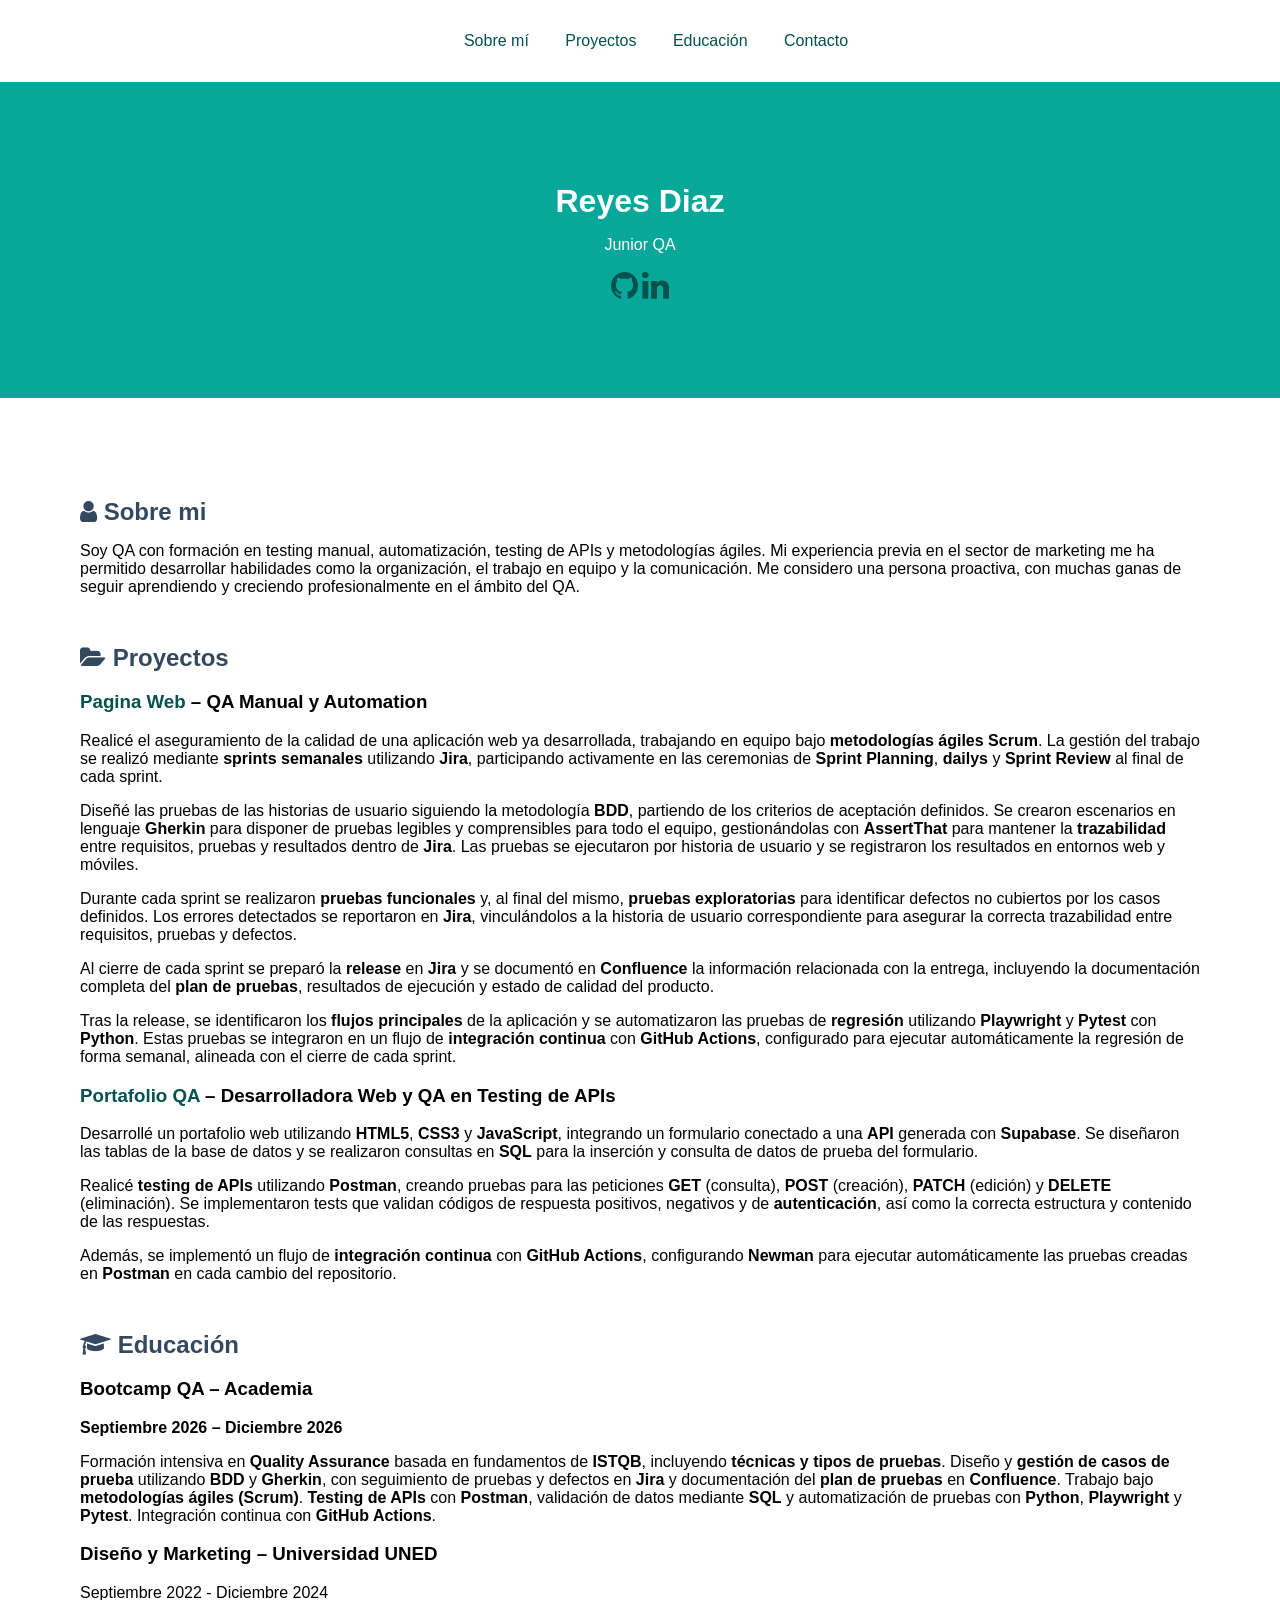
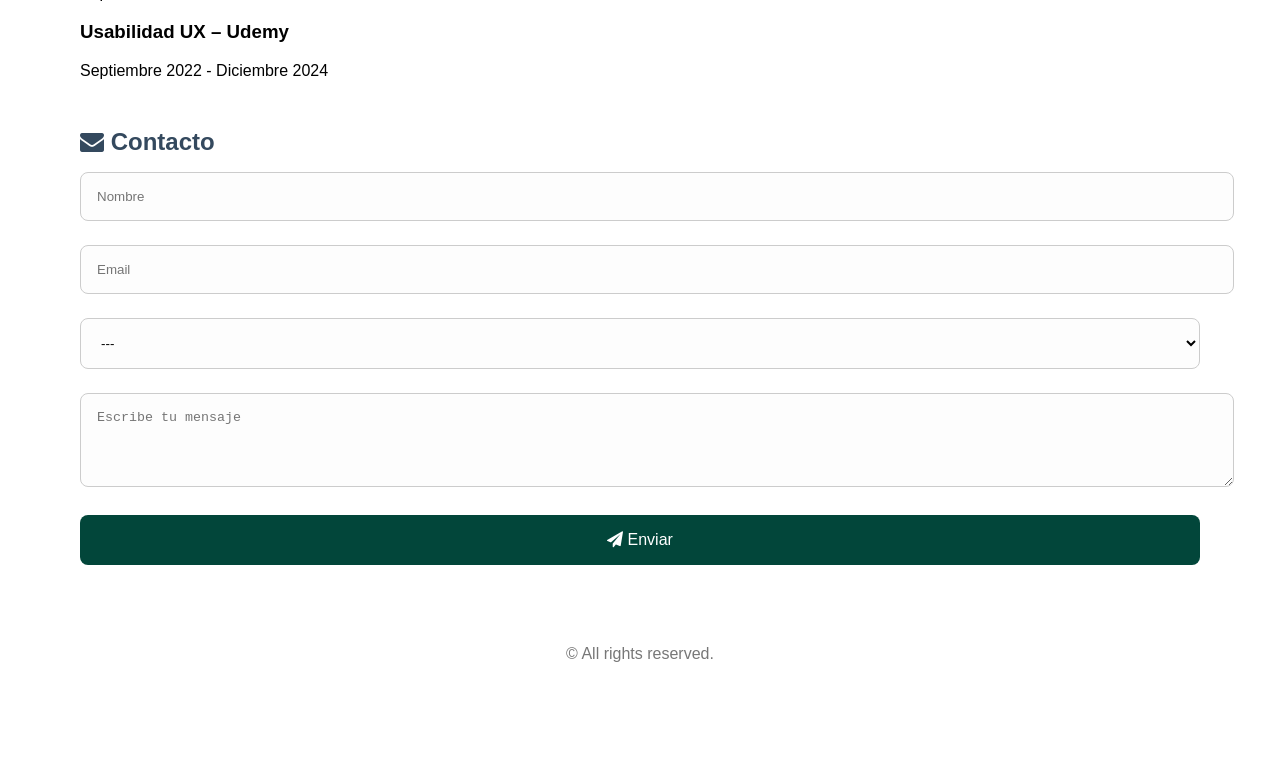
==== index.html @ 722f2293 "Initial commit" ====
<!DOCTYPE html>
<html lang="es">

<head>
  <meta charset="UTF-8" />
  <meta name="viewport" content="width=device-width, initial-scale=1.0" />
  <meta name="description" content="Portfolio Reyes Cuesta QA" />
  <meta name="author" content="Reyes Cuesta" />
  <title>Reyes Cuesta - Portfolio</title>
  <link href="style.css" rel="stylesheet" />
  <!-- Importar Font Awesome para los iconos -->
  <link rel="stylesheet" href="https://cdnjs.cloudflare.com/ajax/libs/font-awesome/4.7.0/css/font-awesome.min.css" />
</head>

<body>
        <!-- Menú de navegación -->
  <nav>
      <ul>
        <li><a id="menusobremi" href="#sobremi">Sobre mí</a></li>
        <li><a id="menuproyectos" href="#proyectos">Proyectos</a></li>
        <li><a id="menueducacion" href="#educacion">Educación</a></li>
        <li><a id="menucontacto" href="#contacto">Contacto</a></li>
      </ul>
    </nav>
  <header>
    <h1 id="minombre">Reyes Diaz</h1>
    <p id="titulo">Junior QA</p>
    <p>
      <a id="linkgithub" href="https://github.com/Bootcamp-QA/" title="GitHub"
        class="fa fa-github fa-2x" aria-label="GitHub"></a>
      <a id="linklinkedin" href="https://www.linkedin.com/in/reyescuesta" title="LinkedIn"
        class="fa fa-linkedin fa-2x" aria-label="LinkedIn"></a>
    </p>
  </header>
  <main>
    <section id="sobremi">
      <h2 id="titulosobremi">
        <i class="fa fa-user"></i> Sobre mi
      </h2>
<p>
  Soy QA con formación en testing manual, automatización, testing de APIs y
  metodologías ágiles. Mi experiencia previa en el sector de marketing me ha permitido
  desarrollar habilidades como la organización, el trabajo en equipo y la comunicación.
  Me considero una persona proactiva, con muchas ganas de seguir aprendiendo y creciendo
  profesionalmente en el ámbito del QA.
</p>

    </section>

    <section id="proyectos">
      <h2 id="tituloproyectos">
        <i class="fa fa-folder-open"></i> Proyectos
      </h2>

      <h3>
        <a id="linkproyectoapi" href="https://yourwebsite.com" target="_blank">Pagina Web</a>
        – QA Manual y Automation
      </h3>
      <p>
  Realicé el aseguramiento de la calidad de una aplicación web ya desarrollada,
  trabajando en equipo bajo <strong>metodologías ágiles Scrum</strong>. La gestión del
  trabajo se realizó mediante <strong>sprints semanales</strong> utilizando
  <strong>Jira</strong>, participando activamente en las ceremonias de
  <strong>Sprint Planning</strong>, <strong>dailys</strong> y <strong>Sprint Review</strong>
  al final de cada sprint.
</p>

<p>
  Diseñé las pruebas de las historias de usuario siguiendo la metodología
  <strong>BDD</strong>, partiendo de los criterios de aceptación definidos. Se crearon
  escenarios en lenguaje <strong>Gherkin</strong> para disponer de pruebas legibles y
  comprensibles para todo el equipo, gestionándolas con <strong>AssertThat</strong> para
  mantener la <strong>trazabilidad</strong> entre requisitos, pruebas y resultados dentro
  de <strong>Jira</strong>. Las pruebas se ejecutaron por historia de usuario y se
  registraron los resultados en entornos web y móviles.
</p>

<p>
  Durante cada sprint se realizaron <strong>pruebas funcionales</strong> y, al final del
  mismo, <strong>pruebas exploratorias</strong> para identificar defectos no cubiertos por
  los casos definidos. Los errores detectados se reportaron en <strong>Jira</strong>,
  vinculándolos a la historia de usuario correspondiente para asegurar la correcta
  trazabilidad entre requisitos, pruebas y defectos.
</p>

<p>
  Al cierre de cada sprint se preparó la <strong>release</strong> en <strong>Jira</strong>
  y se documentó en <strong>Confluence</strong> la información relacionada con la entrega,
  incluyendo la documentación completa del <strong>plan de pruebas</strong>, resultados
  de ejecución y estado de calidad del producto.
</p>

<p>
  Tras la release, se identificaron los <strong>flujos principales</strong> de la
  aplicación y se automatizaron las pruebas de <strong>regresión</strong> utilizando
  <strong>Playwright</strong> y <strong>Pytest</strong> con <strong>Python</strong>. Estas
  pruebas se integraron en un flujo de <strong>integración continua</strong> con
  <strong>GitHub Actions</strong>, configurado para ejecutar automáticamente la regresión
  de forma semanal, alineada con el cierre de cada sprint.
</p>
      <h3>
        <a id="linkproyectoportafolio" href="https://yourwebsite.com">Portafolio QA</a>
        – Desarrolladora Web y QA en Testing de APIs
      </h3>
     <p>
  Desarrollé un portafolio web utilizando <strong>HTML5</strong>, <strong>CSS3</strong> y
  <strong>JavaScript</strong>, integrando un formulario conectado a una
  <strong>API</strong> generada con <strong>Supabase</strong>. Se diseñaron las tablas
  de la base de datos y se realizaron consultas en <strong>SQL</strong> para la
  inserción y consulta de datos de prueba del formulario.
</p>

<p>
  Realicé <strong>testing de APIs</strong> utilizando <strong>Postman</strong>, creando
  pruebas para las peticiones <strong>GET</strong> (consulta),
  <strong>POST</strong> (creación), <strong>PATCH</strong> (edición) y
  <strong>DELETE</strong> (eliminación). Se implementaron tests que validan códigos de
  respuesta positivos, negativos y de <strong>autenticación</strong>, así como la
  correcta estructura y contenido de las respuestas.
</p>

<p>
  Además, se implementó un flujo de <strong>integración continua</strong> con
  <strong>GitHub Actions</strong>, configurando <strong>Newman</strong> para ejecutar
  automáticamente las pruebas creadas en <strong>Postman</strong> en cada cambio del
  repositorio.
</p>
      
    </section>

    <section id="educacion">
      <h2 id="tituloeducacion">
        <i class="fa fa-graduation-cap"></i> Educación
      </h2>

      <h3>Bootcamp QA – Academia</h3>
<p><strong>Septiembre 2026 – Diciembre 2026</strong></p>
<p>
  Formación intensiva en <strong>Quality Assurance</strong> basada en fundamentos de
  <strong>ISTQB</strong>, incluyendo <strong>técnicas y tipos de pruebas</strong>.
  Diseño y <strong>gestión de casos de prueba</strong> utilizando
  <strong>BDD</strong> y <strong>Gherkin</strong>, con seguimiento de pruebas y defectos
  en <strong>Jira</strong> y documentación del <strong>plan de pruebas</strong> en
  <strong>Confluence</strong>. Trabajo bajo <strong>metodologías ágiles (Scrum)</strong>.
  <strong>Testing de APIs</strong> con <strong>Postman</strong>, validación de datos
  mediante <strong>SQL</strong> y automatización de pruebas con <strong>Python</strong>,
  <strong>Playwright</strong> y <strong>Pytest</strong>. Integración continua con
  <strong>GitHub Actions</strong>.
</p>


      <h3>Diseño y Marketing – Universidad UNED</h3>
      <p>Septiembre 2022 - Diciembre 2024</p>

         <h3>Usabilidad UX – Udemy</h3>
      <p>Septiembre 2022 - Diciembre 2024</p>
    </section>

<section id="contacto">
  <h2 id="titulocontacto">
    <i class="fa fa-envelope"></i> Contacto
  </h2>
  <form id="contactForm" onsubmit="return enviarFormulario(event)">
    <input id="nombre" type="text" placeholder="Nombre" />
    <input id="email" type="email" placeholder="Email" />
    <select id="asunto">
      <option value="">---</option>
      <option value="info">Información</option>
      <option value="job">Oferta Trabajo</option>
      <option value="other">Otro</option>
    </select>
    <textarea id="mensaje" rows="4" placeholder="Escribe tu mensaje"></textarea>
    <button id="enviar" type="submit">
      <i class="fa fa-paper-plane"></i> Enviar
    </button>
  </form>
  <p id="formMessage"></p>
</section>


  <footer>
    <p>&copy; All rights reserved.</p>
  </footer>
</body>
<script src="script.js" defer></script>
</html>
---- style.css ----
body {
  font-family: Verdana, Arial, sans-serif;
  font-size: 1rem;
  color: black;
  margin: 0;
}

header {
  background-color: rgb(7, 167, 153);
  color: white;
  padding: 5rem;
  text-align: center;
}

main {
  padding: 5rem;
  text-align: left;
}

nav {
  text-align: center;
  width:100%;
  padding: 1rem;
}

nav ul {
  padding: 0;
  margin: 0;
    background-color: white;
  
}

nav ul li {
  display: inline-block;
  margin: 0rem;
  font-size: 1rem;
  padding: 1rem;
  border-radius: 0.5rem ;

}
/* Menú vertical en móvil */
@media (max-width: 768px) {
  nav ul li {
    display: block;
    margin: 0.8rem 0;
  }
}

h1 {
  font-size: 2rem;
  margin-bottom: 1rem;
}

p {
  font-size: 1rem;
  margin-bottom: 1rem;
}

a {
  color: #02524e;
  text-decoration: none;
}

a:hover {
  text-decoration: underline;
}

section {
  margin-bottom: 3rem;
}

h2 {
  font-size: 1.5rem;
  margin-bottom: 1rem;
  color: #34495e;
}

/* FORMULARIO */
form {
  width: 100%;
  font-size: 1rem;
}

input,
textarea,
select {
  width: 100%;
  padding: 1rem;
  margin-bottom: 1.5rem;
  border: 1px solid #ccc;
  border-radius: 0.5rem;
  background-color: #fdfdfd;
}

button {
  width: 100%;
  padding: 1rem;
  background-color: #02463a;
  color: white;
  border: none;
  border-radius: 0.5rem;
  font-size: 1rem;
}

footer {
  margin-top: 2rem;
  padding: 1rem;
  font-size: 0.9rem;
  color: #777;
  text-align: center;
}

table {
  width: 100%;
  border-collapse: collapse;
  table-layout: fixed; /* CLAVE */
  font-family: Arial, sans-serif;
}

th, td {
  border: 1px solid #ddd;
  padding: 6px;
  font-size: 14px;
  word-wrap: break-word;
  overflow-wrap: break-word;
}

thead {
  background-color: #f4f4f4;
}

/* Móvil */
@media (max-width: 768px) {
  th, td {
    font-size: 12px;
    padding: 4px;
  }
}
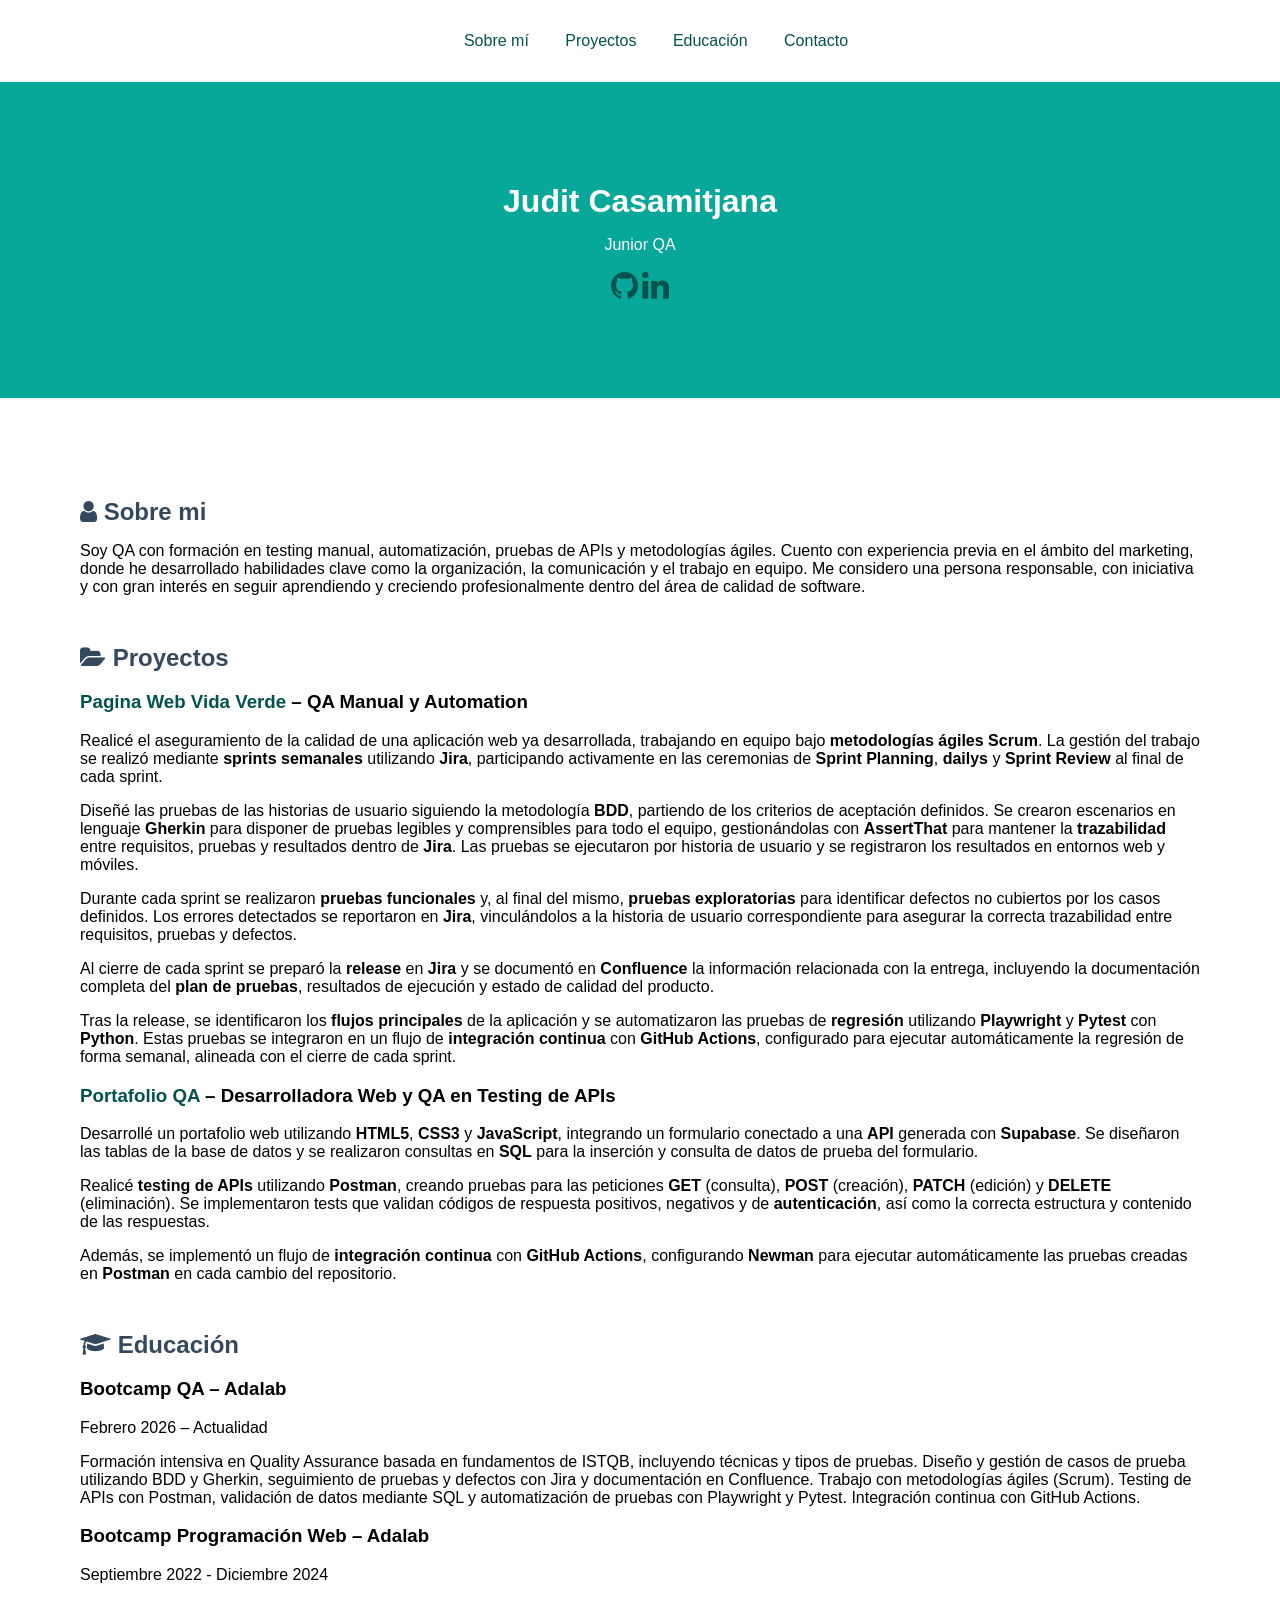
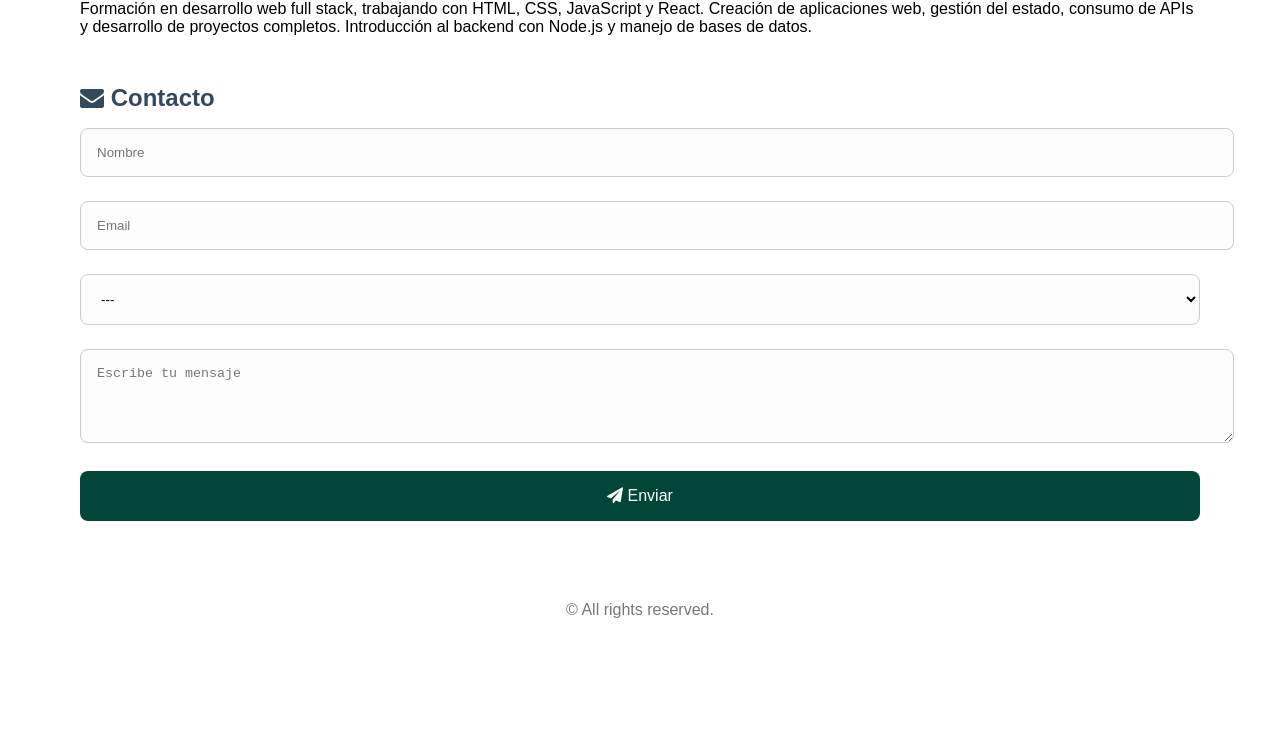
==== commit 62d4f304: "changes" ====
--- a/index.html
+++ b/index.html
@@ -4,32 +4,32 @@
 <head>
   <meta charset="UTF-8" />
   <meta name="viewport" content="width=device-width, initial-scale=1.0" />
-  <meta name="description" content="Portfolio Reyes Cuesta QA" />
-  <meta name="author" content="Reyes Cuesta" />
-  <title>Reyes Cuesta - Portfolio</title>
+  <meta name="description" content="Portafolio Judit Casamitjana QA" />
+  <meta name="author" content="Judit Casamitjana" />
+  <title>Judit Casamitjana - Portafolio</title>
   <link href="style.css" rel="stylesheet" />
   <!-- Importar Font Awesome para los iconos -->
   <link rel="stylesheet" href="https://cdnjs.cloudflare.com/ajax/libs/font-awesome/4.7.0/css/font-awesome.min.css" />
 </head>
 
 <body>
-        <!-- Menú de navegación -->
+  <!-- Menú de navegación -->
   <nav>
-      <ul>
-        <li><a id="menusobremi" href="#sobremi">Sobre mí</a></li>
-        <li><a id="menuproyectos" href="#proyectos">Proyectos</a></li>
-        <li><a id="menueducacion" href="#educacion">Educación</a></li>
-        <li><a id="menucontacto" href="#contacto">Contacto</a></li>
-      </ul>
-    </nav>
+    <ul>
+      <li><a id="menusobremi" href="#sobremi">Sobre mí</a></li>
+      <li><a id="menuproyectos" href="#proyectos">Proyectos</a></li>
+      <li><a id="menueducacion" href="#educacion">Educación</a></li>
+      <li><a id="menucontacto" href="#contacto">Contacto</a></li>
+    </ul>
+  </nav>
   <header>
-    <h1 id="minombre">Reyes Diaz</h1>
+    <h1 id="minombre">Judit Casamitjana</h1>
     <p id="titulo">Junior QA</p>
     <p>
-      <a id="linkgithub" href="https://github.com/Bootcamp-QA/" title="GitHub"
+      <a id="linkgithub" href="https://juditcasamitjana.github.io/portafolio-qa-adalab/" title="GitHub"
         class="fa fa-github fa-2x" aria-label="GitHub"></a>
-      <a id="linklinkedin" href="https://www.linkedin.com/in/reyescuesta" title="LinkedIn"
-        class="fa fa-linkedin fa-2x" aria-label="LinkedIn"></a>
+      <a id="linklinkedin" href="www.linkedin.com/in/judit-casamitjana" title="LinkedIn" class="fa fa-linkedin fa-2x"
+        aria-label="LinkedIn"></a>
     </p>
   </header>
   <main>
@@ -37,13 +37,12 @@
       <h2 id="titulosobremi">
         <i class="fa fa-user"></i> Sobre mi
       </h2>
-<p>
-  Soy QA con formación en testing manual, automatización, testing de APIs y
-  metodologías ágiles. Mi experiencia previa en el sector de marketing me ha permitido
-  desarrollar habilidades como la organización, el trabajo en equipo y la comunicación.
-  Me considero una persona proactiva, con muchas ganas de seguir aprendiendo y creciendo
-  profesionalmente en el ámbito del QA.
-</p>
+      <p>
+        Soy QA con formación en testing manual, automatización, pruebas de APIs y metodologías ágiles. Cuento con
+        experiencia previa en el ámbito del marketing, donde he desarrollado habilidades clave como la organización, la
+        comunicación y el trabajo en equipo. Me considero una persona responsable, con iniciativa y con gran interés en
+        seguir aprendiendo y creciendo profesionalmente dentro del área de calidad de software.
+      </p>
 
     </section>
 
@@ -53,79 +52,79 @@
       </h2>
 
       <h3>
-        <a id="linkproyectoapi" href="https://yourwebsite.com" target="_blank">Pagina Web</a>
+        <a id="linkproyectoapi" href="https://web-qa.dev.adalab.es/" target="_blank">Pagina Web Vida Verde</a>
         – QA Manual y Automation
       </h3>
       <p>
-  Realicé el aseguramiento de la calidad de una aplicación web ya desarrollada,
-  trabajando en equipo bajo <strong>metodologías ágiles Scrum</strong>. La gestión del
-  trabajo se realizó mediante <strong>sprints semanales</strong> utilizando
-  <strong>Jira</strong>, participando activamente en las ceremonias de
-  <strong>Sprint Planning</strong>, <strong>dailys</strong> y <strong>Sprint Review</strong>
-  al final de cada sprint.
-</p>
+        Realicé el aseguramiento de la calidad de una aplicación web ya desarrollada,
+        trabajando en equipo bajo <strong>metodologías ágiles Scrum</strong>. La gestión del
+        trabajo se realizó mediante <strong>sprints semanales</strong> utilizando
+        <strong>Jira</strong>, participando activamente en las ceremonias de
+        <strong>Sprint Planning</strong>, <strong>dailys</strong> y <strong>Sprint Review</strong>
+        al final de cada sprint.
+      </p>
 
-<p>
-  Diseñé las pruebas de las historias de usuario siguiendo la metodología
-  <strong>BDD</strong>, partiendo de los criterios de aceptación definidos. Se crearon
-  escenarios en lenguaje <strong>Gherkin</strong> para disponer de pruebas legibles y
-  comprensibles para todo el equipo, gestionándolas con <strong>AssertThat</strong> para
-  mantener la <strong>trazabilidad</strong> entre requisitos, pruebas y resultados dentro
-  de <strong>Jira</strong>. Las pruebas se ejecutaron por historia de usuario y se
-  registraron los resultados en entornos web y móviles.
-</p>
+      <p>
+        Diseñé las pruebas de las historias de usuario siguiendo la metodología
+        <strong>BDD</strong>, partiendo de los criterios de aceptación definidos. Se crearon
+        escenarios en lenguaje <strong>Gherkin</strong> para disponer de pruebas legibles y
+        comprensibles para todo el equipo, gestionándolas con <strong>AssertThat</strong> para
+        mantener la <strong>trazabilidad</strong> entre requisitos, pruebas y resultados dentro
+        de <strong>Jira</strong>. Las pruebas se ejecutaron por historia de usuario y se
+        registraron los resultados en entornos web y móviles.
+      </p>
 
-<p>
-  Durante cada sprint se realizaron <strong>pruebas funcionales</strong> y, al final del
-  mismo, <strong>pruebas exploratorias</strong> para identificar defectos no cubiertos por
-  los casos definidos. Los errores detectados se reportaron en <strong>Jira</strong>,
-  vinculándolos a la historia de usuario correspondiente para asegurar la correcta
-  trazabilidad entre requisitos, pruebas y defectos.
-</p>
+      <p>
+        Durante cada sprint se realizaron <strong>pruebas funcionales</strong> y, al final del
+        mismo, <strong>pruebas exploratorias</strong> para identificar defectos no cubiertos por
+        los casos definidos. Los errores detectados se reportaron en <strong>Jira</strong>,
+        vinculándolos a la historia de usuario correspondiente para asegurar la correcta
+        trazabilidad entre requisitos, pruebas y defectos.
+      </p>
 
-<p>
-  Al cierre de cada sprint se preparó la <strong>release</strong> en <strong>Jira</strong>
-  y se documentó en <strong>Confluence</strong> la información relacionada con la entrega,
-  incluyendo la documentación completa del <strong>plan de pruebas</strong>, resultados
-  de ejecución y estado de calidad del producto.
-</p>
+      <p>
+        Al cierre de cada sprint se preparó la <strong>release</strong> en <strong>Jira</strong>
+        y se documentó en <strong>Confluence</strong> la información relacionada con la entrega,
+        incluyendo la documentación completa del <strong>plan de pruebas</strong>, resultados
+        de ejecución y estado de calidad del producto.
+      </p>
 
-<p>
-  Tras la release, se identificaron los <strong>flujos principales</strong> de la
-  aplicación y se automatizaron las pruebas de <strong>regresión</strong> utilizando
-  <strong>Playwright</strong> y <strong>Pytest</strong> con <strong>Python</strong>. Estas
-  pruebas se integraron en un flujo de <strong>integración continua</strong> con
-  <strong>GitHub Actions</strong>, configurado para ejecutar automáticamente la regresión
-  de forma semanal, alineada con el cierre de cada sprint.
-</p>
+      <p>
+        Tras la release, se identificaron los <strong>flujos principales</strong> de la
+        aplicación y se automatizaron las pruebas de <strong>regresión</strong> utilizando
+        <strong>Playwright</strong> y <strong>Pytest</strong> con <strong>Python</strong>. Estas
+        pruebas se integraron en un flujo de <strong>integración continua</strong> con
+        <strong>GitHub Actions</strong>, configurado para ejecutar automáticamente la regresión
+        de forma semanal, alineada con el cierre de cada sprint.
+      </p>
       <h3>
-        <a id="linkproyectoportafolio" href="https://yourwebsite.com">Portafolio QA</a>
+        <a id="linkproyectoportafolio" href="https://github.com/juditcasamitjana/portafolio-qa-adalab">Portafolio QA</a>
         – Desarrolladora Web y QA en Testing de APIs
       </h3>
-     <p>
-  Desarrollé un portafolio web utilizando <strong>HTML5</strong>, <strong>CSS3</strong> y
-  <strong>JavaScript</strong>, integrando un formulario conectado a una
-  <strong>API</strong> generada con <strong>Supabase</strong>. Se diseñaron las tablas
-  de la base de datos y se realizaron consultas en <strong>SQL</strong> para la
-  inserción y consulta de datos de prueba del formulario.
-</p>
+      <p>
+        Desarrollé un portafolio web utilizando <strong>HTML5</strong>, <strong>CSS3</strong> y
+        <strong>JavaScript</strong>, integrando un formulario conectado a una
+        <strong>API</strong> generada con <strong>Supabase</strong>. Se diseñaron las tablas
+        de la base de datos y se realizaron consultas en <strong>SQL</strong> para la
+        inserción y consulta de datos de prueba del formulario.
+      </p>
 
-<p>
-  Realicé <strong>testing de APIs</strong> utilizando <strong>Postman</strong>, creando
-  pruebas para las peticiones <strong>GET</strong> (consulta),
-  <strong>POST</strong> (creación), <strong>PATCH</strong> (edición) y
-  <strong>DELETE</strong> (eliminación). Se implementaron tests que validan códigos de
-  respuesta positivos, negativos y de <strong>autenticación</strong>, así como la
-  correcta estructura y contenido de las respuestas.
-</p>
+      <p>
+        Realicé <strong>testing de APIs</strong> utilizando <strong>Postman</strong>, creando
+        pruebas para las peticiones <strong>GET</strong> (consulta),
+        <strong>POST</strong> (creación), <strong>PATCH</strong> (edición) y
+        <strong>DELETE</strong> (eliminación). Se implementaron tests que validan códigos de
+        respuesta positivos, negativos y de <strong>autenticación</strong>, así como la
+        correcta estructura y contenido de las respuestas.
+      </p>
 
-<p>
-  Además, se implementó un flujo de <strong>integración continua</strong> con
-  <strong>GitHub Actions</strong>, configurando <strong>Newman</strong> para ejecutar
-  automáticamente las pruebas creadas en <strong>Postman</strong> en cada cambio del
-  repositorio.
-</p>
-      
+      <p>
+        Además, se implementó un flujo de <strong>integración continua</strong> con
+        <strong>GitHub Actions</strong>, configurando <strong>Newman</strong> para ejecutar
+        automáticamente las pruebas creadas en <strong>Postman</strong> en cada cambio del
+        repositorio.
+      </p>
+
     </section>
 
     <section id="educacion">
@@ -133,54 +132,51 @@
         <i class="fa fa-graduation-cap"></i> Educación
       </h2>
 
-      <h3>Bootcamp QA – Academia</h3>
-<p><strong>Septiembre 2026 – Diciembre 2026</strong></p>
-<p>
-  Formación intensiva en <strong>Quality Assurance</strong> basada en fundamentos de
-  <strong>ISTQB</strong>, incluyendo <strong>técnicas y tipos de pruebas</strong>.
-  Diseño y <strong>gestión de casos de prueba</strong> utilizando
-  <strong>BDD</strong> y <strong>Gherkin</strong>, con seguimiento de pruebas y defectos
-  en <strong>Jira</strong> y documentación del <strong>plan de pruebas</strong> en
-  <strong>Confluence</strong>. Trabajo bajo <strong>metodologías ágiles (Scrum)</strong>.
-  <strong>Testing de APIs</strong> con <strong>Postman</strong>, validación de datos
-  mediante <strong>SQL</strong> y automatización de pruebas con <strong>Python</strong>,
-  <strong>Playwright</strong> y <strong>Pytest</strong>. Integración continua con
-  <strong>GitHub Actions</strong>.
-</p>
+      <h3>Bootcamp QA – Adalab</h3>
+      <p>Febrero 2026 – Actualidad</p>
+      <p>
+        Formación intensiva en Quality Assurance basada en fundamentos de ISTQB, incluyendo técnicas y tipos de pruebas.
+        Diseño y gestión de casos de prueba utilizando BDD y Gherkin, seguimiento de pruebas y defectos con Jira y
+        documentación en Confluence. Trabajo con metodologías ágiles (Scrum). Testing de APIs con Postman, validación de
+        datos mediante SQL y automatización de pruebas con Playwright y Pytest. Integración continua con GitHub Actions.
+      </p>
 
 
-      <h3>Diseño y Marketing – Universidad UNED</h3>
+      <h3>Bootcamp Programación Web – Adalab</h3>
       <p>Septiembre 2022 - Diciembre 2024</p>
-
-         <h3>Usabilidad UX – Udemy</h3>
-      <p>Septiembre 2022 - Diciembre 2024</p>
+      <p>
+        Formación en desarrollo web full stack, trabajando con HTML, CSS, JavaScript y React. Creación de aplicaciones
+        web, gestión del estado, consumo de APIs y desarrollo de proyectos completos. Introducción al backend con
+        Node.js y manejo de bases de datos.
+      </p>
     </section>
 
-<section id="contacto">
-  <h2 id="titulocontacto">
-    <i class="fa fa-envelope"></i> Contacto
-  </h2>
-  <form id="contactForm" onsubmit="return enviarFormulario(event)">
-    <input id="nombre" type="text" placeholder="Nombre" />
-    <input id="email" type="email" placeholder="Email" />
-    <select id="asunto">
-      <option value="">---</option>
-      <option value="info">Información</option>
-      <option value="job">Oferta Trabajo</option>
-      <option value="other">Otro</option>
-    </select>
-    <textarea id="mensaje" rows="4" placeholder="Escribe tu mensaje"></textarea>
-    <button id="enviar" type="submit">
-      <i class="fa fa-paper-plane"></i> Enviar
-    </button>
-  </form>
-  <p id="formMessage"></p>
-</section>
+    <section id="contacto">
+      <h2 id="titulocontacto">
+        <i class="fa fa-envelope"></i> Contacto
+      </h2>
+      <form id="contactForm" onsubmit="return enviarFormulario(event)">
+        <input id="nombre" type="text" placeholder="Nombre" />
+        <input id="email" type="email" placeholder="Email" />
+        <select id="asunto">
+          <option value="">---</option>
+          <option value="info">Información</option>
+          <option value="job">Oferta Trabajo</option>
+          <option value="other">Otro</option>
+        </select>
+        <textarea id="mensaje" rows="4" placeholder="Escribe tu mensaje"></textarea>
+        <button id="enviar" type="submit">
+          <i class="fa fa-paper-plane"></i> Enviar
+        </button>
+      </form>
+      <p id="formMessage"></p>
+    </section>
 
 
-  <footer>
-    <p>&copy; All rights reserved.</p>
-  </footer>
+    <footer>
+      <p>&copy; All rights reserved.</p>
+    </footer>
 </body>
 <script src="script.js" defer></script>
-</html>
+
+</html>
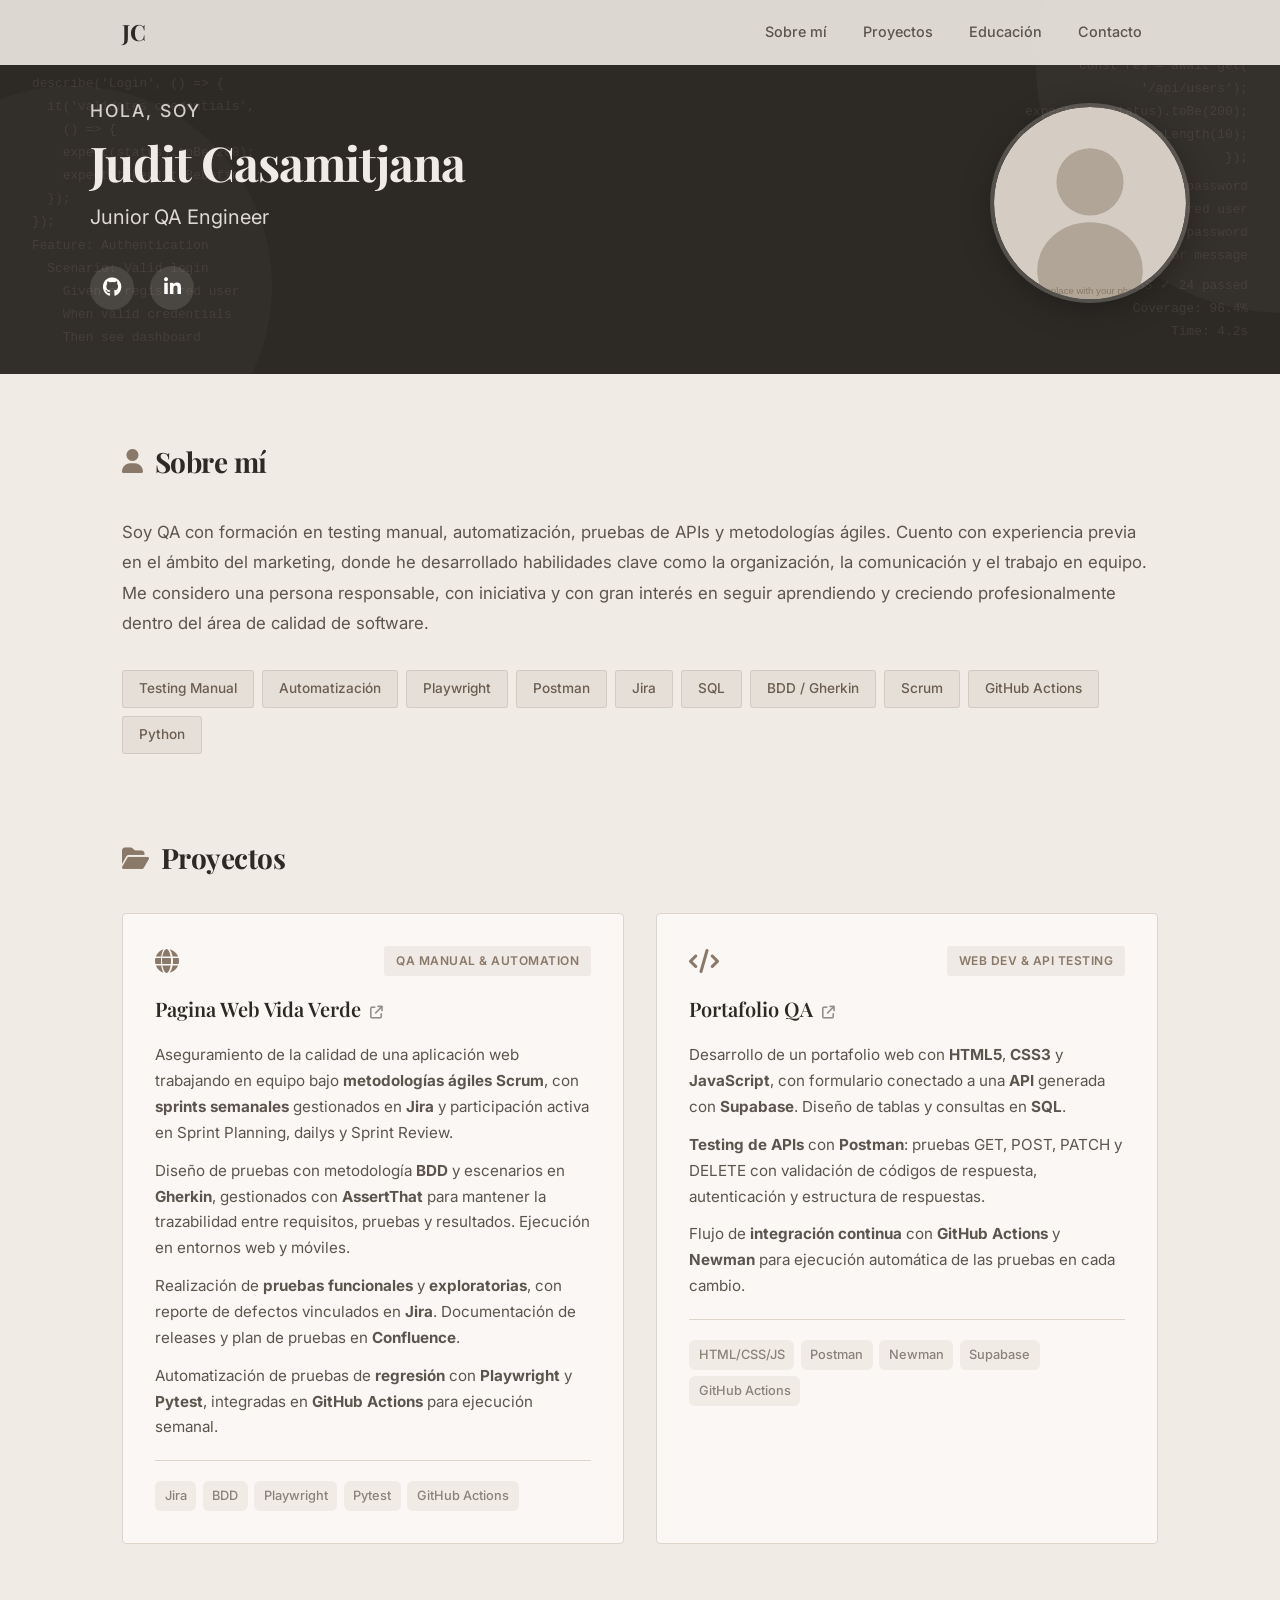
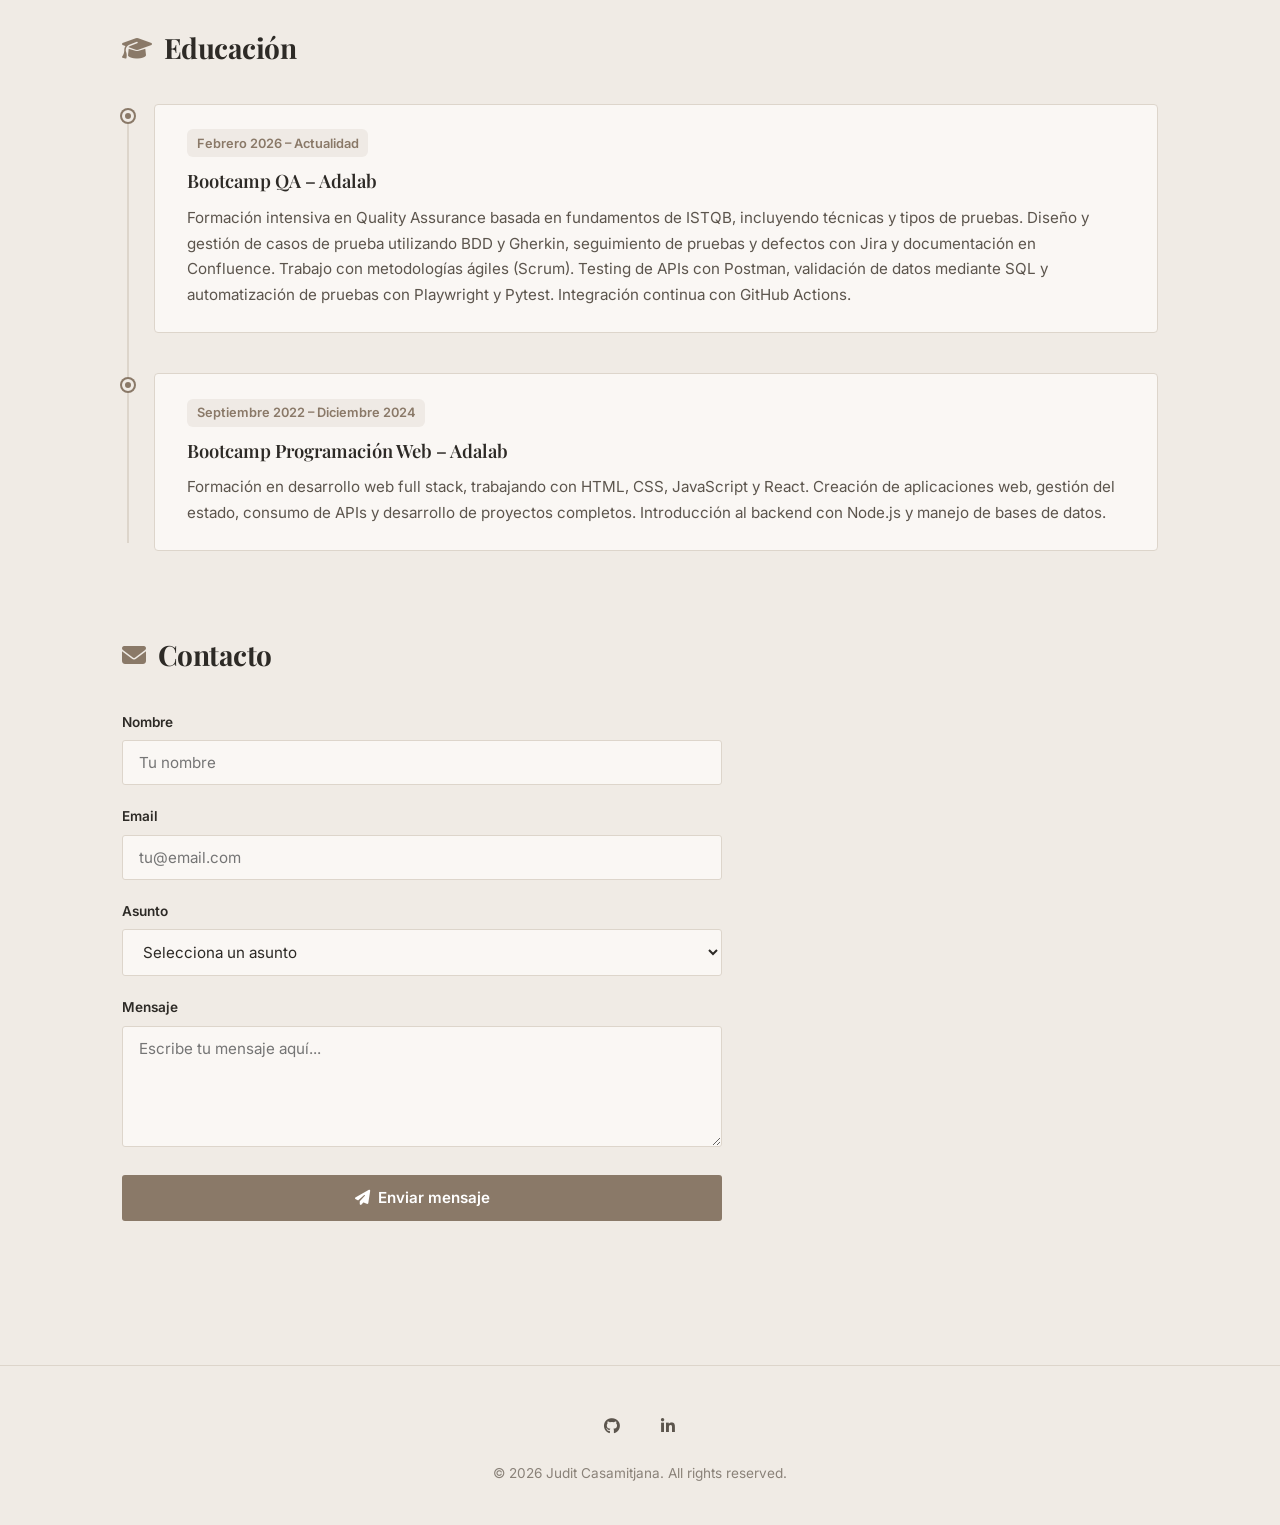
==== commit f115f8ae: "rediseño" ====
--- a/index.html
+++ b/index.html
@@ -7,176 +7,302 @@
   <meta name="description" content="Portafolio Judit Casamitjana QA" />
   <meta name="author" content="Judit Casamitjana" />
   <title>Judit Casamitjana - Portafolio</title>
+  <link rel="preconnect" href="https://fonts.googleapis.com" />
+  <link rel="preconnect" href="https://fonts.gstatic.com" crossorigin />
+  <link href="https://fonts.googleapis.com/css2?family=Inter:wght@400;500;600&family=Playfair+Display:wght@400;500;600;700&display=swap" rel="stylesheet" />
+  <link rel="stylesheet" href="https://cdnjs.cloudflare.com/ajax/libs/font-awesome/6.5.1/css/all.min.css" />
   <link href="style.css" rel="stylesheet" />
-  <!-- Importar Font Awesome para los iconos -->
-  <link rel="stylesheet" href="https://cdnjs.cloudflare.com/ajax/libs/font-awesome/4.7.0/css/font-awesome.min.css" />
 </head>
 
 <body>
   <!-- Menú de navegación -->
-  <nav>
-    <ul>
-      <li><a id="menusobremi" href="#sobremi">Sobre mí</a></li>
-      <li><a id="menuproyectos" href="#proyectos">Proyectos</a></li>
-      <li><a id="menueducacion" href="#educacion">Educación</a></li>
-      <li><a id="menucontacto" href="#contacto">Contacto</a></li>
-    </ul>
+  <nav id="navbar">
+    <div class="nav-container">
+      <a href="#" class="nav-logo">JC</a>
+      <button class="nav-toggle" aria-label="Toggle menu">
+        <i class="fa-solid fa-bars"></i>
+      </button>
+      <ul class="nav-links">
+        <li><a id="menusobremi" href="#sobremi">Sobre mí</a></li>
+        <li><a id="menuproyectos" href="#proyectos">Proyectos</a></li>
+        <li><a id="menueducacion" href="#educacion">Educación</a></li>
+        <li><a id="menucontacto" href="#contacto">Contacto</a></li>
+      </ul>
+    </div>
   </nav>
+
   <header>
-    <h1 id="minombre">Judit Casamitjana</h1>
-    <p id="titulo">Junior QA</p>
-    <p>
-      <a id="linkgithub" href="https://juditcasamitjana.github.io/portafolio-qa-adalab/" title="GitHub"
-        class="fa fa-github fa-2x" aria-label="GitHub"></a>
-      <a id="linklinkedin" href="www.linkedin.com/in/judit-casamitjana" title="LinkedIn" class="fa fa-linkedin fa-2x"
-        aria-label="LinkedIn"></a>
-    </p>
+    <!-- QA-themed background decoration -->
+    <div class="hero-bg-code hero-bg-left" aria-hidden="true">
+      <span>import { test, expect }</span>
+      <span>from '@playwright/test';</span>
+      <span></span>
+      <span>describe('Login', () => {</span>
+      <span>&nbsp;&nbsp;it('validates credentials',</span>
+      <span>&nbsp;&nbsp;&nbsp;&nbsp;() => {</span>
+      <span>&nbsp;&nbsp;&nbsp;&nbsp;expect(status).toBe(200);</span>
+      <span>&nbsp;&nbsp;&nbsp;&nbsp;expect(token).toBeDefined;</span>
+      <span>&nbsp;&nbsp;});</span>
+      <span>});</span>
+      <span></span>
+      <span>Feature: Authentication</span>
+      <span>&nbsp;&nbsp;Scenario: Valid login</span>
+      <span>&nbsp;&nbsp;&nbsp;&nbsp;Given a registered user</span>
+      <span>&nbsp;&nbsp;&nbsp;&nbsp;When valid credentials</span>
+      <span>&nbsp;&nbsp;&nbsp;&nbsp;Then see dashboard</span>
+    </div>
+    <div class="hero-bg-code hero-bg-right" aria-hidden="true">
+      <span>test('API data', async () => {</span>
+      <span>&nbsp;&nbsp;const res = await get(</span>
+      <span>&nbsp;&nbsp;&nbsp;&nbsp;'/api/users');</span>
+      <span>&nbsp;&nbsp;expect(res.status).toBe(200);</span>
+      <span>&nbsp;&nbsp;expect(body).toHaveLength(10);</span>
+      <span>});</span>
+      <span></span>
+      <span>&nbsp;&nbsp;Scenario: Invalid password</span>
+      <span>&nbsp;&nbsp;&nbsp;&nbsp;Given a registered user</span>
+      <span>&nbsp;&nbsp;&nbsp;&nbsp;When invalid password</span>
+      <span>&nbsp;&nbsp;&nbsp;&nbsp;Then see error message</span>
+      <span></span>
+      <span>PASS &#10003; 24 passed</span>
+      <span>Coverage: 96.4%</span>
+      <span>Time: 4.2s</span>
+    </div>
+    <div class="header-content">
+      <div class="header-text">
+        <p class="header-greeting">Hola, soy</p>
+        <h1 id="minombre">Judit Casamitjana</h1>
+        <p id="titulo">Junior QA Engineer</p>
+        <div class="header-social">
+          <a id="linkgithub" href="https://juditcasamitjana.github.io/" title="GitHub" aria-label="GitHub">
+            <i class="fa-brands fa-github"></i>
+          </a>
+          <a id="linklinkedin" href="https://www.linkedin.com/in/judit-casamitjana" title="LinkedIn" aria-label="LinkedIn">
+            <i class="fa-brands fa-linkedin-in"></i>
+          </a>
+        </div>
+      </div>
+      <div class="header-photo">
+        <!-- Replace src with your personal photo -->
+        <img src="photo-placeholder.svg" alt="Judit Casamitjana" />
+      </div>
+    </div>
   </header>
+
   <main>
+    <!-- Sobre mí -->
     <section id="sobremi">
       <h2 id="titulosobremi">
-        <i class="fa fa-user"></i> Sobre mi
+        <i class="fa-solid fa-user"></i> Sobre mí
       </h2>
-      <p>
-        Soy QA con formación en testing manual, automatización, pruebas de APIs y metodologías ágiles. Cuento con
-        experiencia previa en el ámbito del marketing, donde he desarrollado habilidades clave como la organización, la
-        comunicación y el trabajo en equipo. Me considero una persona responsable, con iniciativa y con gran interés en
-        seguir aprendiendo y creciendo profesionalmente dentro del área de calidad de software.
-      </p>
-
+      <div class="about-content">
+        <p>
+          Soy QA con formación en testing manual, automatización, pruebas de APIs y metodologías ágiles. Cuento con
+          experiencia previa en el ámbito del marketing, donde he desarrollado habilidades clave como la organización, la
+          comunicación y el trabajo en equipo. Me considero una persona responsable, con iniciativa y con gran interés en
+          seguir aprendiendo y creciendo profesionalmente dentro del área de calidad de software.
+        </p>
+        <div class="skills-grid">
+          <span class="skill-tag">Testing Manual</span>
+          <span class="skill-tag">Automatización</span>
+          <span class="skill-tag">Playwright</span>
+          <span class="skill-tag">Postman</span>
+          <span class="skill-tag">Jira</span>
+          <span class="skill-tag">SQL</span>
+          <span class="skill-tag">BDD / Gherkin</span>
+          <span class="skill-tag">Scrum</span>
+          <span class="skill-tag">GitHub Actions</span>
+          <span class="skill-tag">Python</span>
+        </div>
+      </div>
     </section>
 
+    <!-- Proyectos -->
     <section id="proyectos">
       <h2 id="tituloproyectos">
-        <i class="fa fa-folder-open"></i> Proyectos
+        <i class="fa-solid fa-folder-open"></i> Proyectos
       </h2>
-
-      <h3>
-        <a id="linkproyectoapi" href="https://web-qa.dev.adalab.es/" target="_blank">Pagina Web Vida Verde</a>
-        – QA Manual y Automation
-      </h3>
-      <p>
-        Realicé el aseguramiento de la calidad de una aplicación web ya desarrollada,
-        trabajando en equipo bajo <strong>metodologías ágiles Scrum</strong>. La gestión del
-        trabajo se realizó mediante <strong>sprints semanales</strong> utilizando
-        <strong>Jira</strong>, participando activamente en las ceremonias de
-        <strong>Sprint Planning</strong>, <strong>dailys</strong> y <strong>Sprint Review</strong>
-        al final de cada sprint.
-      </p>
-
-      <p>
-        Diseñé las pruebas de las historias de usuario siguiendo la metodología
-        <strong>BDD</strong>, partiendo de los criterios de aceptación definidos. Se crearon
-        escenarios en lenguaje <strong>Gherkin</strong> para disponer de pruebas legibles y
-        comprensibles para todo el equipo, gestionándolas con <strong>AssertThat</strong> para
-        mantener la <strong>trazabilidad</strong> entre requisitos, pruebas y resultados dentro
-        de <strong>Jira</strong>. Las pruebas se ejecutaron por historia de usuario y se
-        registraron los resultados en entornos web y móviles.
-      </p>
-
-      <p>
-        Durante cada sprint se realizaron <strong>pruebas funcionales</strong> y, al final del
-        mismo, <strong>pruebas exploratorias</strong> para identificar defectos no cubiertos por
-        los casos definidos. Los errores detectados se reportaron en <strong>Jira</strong>,
-        vinculándolos a la historia de usuario correspondiente para asegurar la correcta
-        trazabilidad entre requisitos, pruebas y defectos.
-      </p>
-
-      <p>
-        Al cierre de cada sprint se preparó la <strong>release</strong> en <strong>Jira</strong>
-        y se documentó en <strong>Confluence</strong> la información relacionada con la entrega,
-        incluyendo la documentación completa del <strong>plan de pruebas</strong>, resultados
-        de ejecución y estado de calidad del producto.
-      </p>
-
-      <p>
-        Tras la release, se identificaron los <strong>flujos principales</strong> de la
-        aplicación y se automatizaron las pruebas de <strong>regresión</strong> utilizando
-        <strong>Playwright</strong> y <strong>Pytest</strong> con <strong>Python</strong>. Estas
-        pruebas se integraron en un flujo de <strong>integración continua</strong> con
-        <strong>GitHub Actions</strong>, configurado para ejecutar automáticamente la regresión
-        de forma semanal, alineada con el cierre de cada sprint.
-      </p>
-      <h3>
-        <a id="linkproyectoportafolio" href="https://github.com/juditcasamitjana/portafolio-qa-adalab">Portafolio QA</a>
-        – Desarrolladora Web y QA en Testing de APIs
-      </h3>
-      <p>
-        Desarrollé un portafolio web utilizando <strong>HTML5</strong>, <strong>CSS3</strong> y
-        <strong>JavaScript</strong>, integrando un formulario conectado a una
-        <strong>API</strong> generada con <strong>Supabase</strong>. Se diseñaron las tablas
-        de la base de datos y se realizaron consultas en <strong>SQL</strong> para la
-        inserción y consulta de datos de prueba del formulario.
-      </p>
-
-      <p>
-        Realicé <strong>testing de APIs</strong> utilizando <strong>Postman</strong>, creando
-        pruebas para las peticiones <strong>GET</strong> (consulta),
-        <strong>POST</strong> (creación), <strong>PATCH</strong> (edición) y
-        <strong>DELETE</strong> (eliminación). Se implementaron tests que validan códigos de
-        respuesta positivos, negativos y de <strong>autenticación</strong>, así como la
-        correcta estructura y contenido de las respuestas.
-      </p>
-
-      <p>
-        Además, se implementó un flujo de <strong>integración continua</strong> con
-        <strong>GitHub Actions</strong>, configurando <strong>Newman</strong> para ejecutar
-        automáticamente las pruebas creadas en <strong>Postman</strong> en cada cambio del
-        repositorio.
-      </p>
-
+      <div class="projects-grid">
+        <article class="project-card">
+          <div class="project-header">
+            <i class="fa-solid fa-globe project-icon"></i>
+            <span class="project-badge">QA Manual & Automation</span>
+          </div>
+          <h3>
+            <a id="linkproyectoapi" href="https://web-qa.dev.adalab.es/" target="_blank">
+              Pagina Web Vida Verde <i class="fa-solid fa-arrow-up-right-from-square"></i>
+            </a>
+          </h3>
+          <p>
+            Aseguramiento de la calidad de una aplicación web trabajando en equipo bajo
+            <strong>metodologías ágiles Scrum</strong>, con <strong>sprints semanales</strong> gestionados en
+            <strong>Jira</strong> y participación activa en Sprint Planning, dailys y Sprint Review.
+          </p>
+          <p>
+            Diseño de pruebas con metodología <strong>BDD</strong> y escenarios en <strong>Gherkin</strong>,
+            gestionados con <strong>AssertThat</strong> para mantener la trazabilidad entre requisitos, pruebas y
+            resultados. Ejecución en entornos web y móviles.
+          </p>
+          <p>
+            Realización de <strong>pruebas funcionales</strong> y <strong>exploratorias</strong>, con reporte de
+            defectos vinculados en <strong>Jira</strong>. Documentación de releases y plan de pruebas en
+            <strong>Confluence</strong>.
+          </p>
+          <p>
+            Automatización de pruebas de <strong>regresión</strong> con <strong>Playwright</strong> y
+            <strong>Pytest</strong>, integradas en <strong>GitHub Actions</strong> para ejecución semanal.
+          </p>
+          <div class="project-tags">
+            <span>Jira</span>
+            <span>BDD</span>
+            <span>Playwright</span>
+            <span>Pytest</span>
+            <span>GitHub Actions</span>
+          </div>
+        </article>
+
+        <article class="project-card">
+          <div class="project-header">
+            <i class="fa-solid fa-code project-icon"></i>
+            <span class="project-badge">Web Dev & API Testing</span>
+          </div>
+          <h3>
+            <a id="linkproyectoportafolio" href="https://github.com/juditcasamitjana/portafolio-qa-adalab" target="_blank">
+              Portafolio QA <i class="fa-solid fa-arrow-up-right-from-square"></i>
+            </a>
+          </h3>
+          <p>
+            Desarrollo de un portafolio web con <strong>HTML5</strong>, <strong>CSS3</strong> y
+            <strong>JavaScript</strong>, con formulario conectado a una <strong>API</strong> generada con
+            <strong>Supabase</strong>. Diseño de tablas y consultas en <strong>SQL</strong>.
+          </p>
+          <p>
+            <strong>Testing de APIs</strong> con <strong>Postman</strong>: pruebas GET, POST, PATCH y DELETE con
+            validación de códigos de respuesta, autenticación y estructura de respuestas.
+          </p>
+          <p>
+            Flujo de <strong>integración continua</strong> con <strong>GitHub Actions</strong> y
+            <strong>Newman</strong> para ejecución automática de las pruebas en cada cambio.
+          </p>
+          <div class="project-tags">
+            <span>HTML/CSS/JS</span>
+            <span>Postman</span>
+            <span>Newman</span>
+            <span>Supabase</span>
+            <span>GitHub Actions</span>
+          </div>
+        </article>
+      </div>
     </section>
 
+    <!-- Educación -->
     <section id="educacion">
       <h2 id="tituloeducacion">
-        <i class="fa fa-graduation-cap"></i> Educación
+        <i class="fa-solid fa-graduation-cap"></i> Educación
       </h2>
-
-      <h3>Bootcamp QA – Adalab</h3>
-      <p>Febrero 2026 – Actualidad</p>
-      <p>
-        Formación intensiva en Quality Assurance basada en fundamentos de ISTQB, incluyendo técnicas y tipos de pruebas.
-        Diseño y gestión de casos de prueba utilizando BDD y Gherkin, seguimiento de pruebas y defectos con Jira y
-        documentación en Confluence. Trabajo con metodologías ágiles (Scrum). Testing de APIs con Postman, validación de
-        datos mediante SQL y automatización de pruebas con Playwright y Pytest. Integración continua con GitHub Actions.
-      </p>
-
-
-      <h3>Bootcamp Programación Web – Adalab</h3>
-      <p>Septiembre 2022 - Diciembre 2024</p>
-      <p>
-        Formación en desarrollo web full stack, trabajando con HTML, CSS, JavaScript y React. Creación de aplicaciones
-        web, gestión del estado, consumo de APIs y desarrollo de proyectos completos. Introducción al backend con
-        Node.js y manejo de bases de datos.
-      </p>
+      <div class="timeline">
+        <div class="timeline-item">
+          <div class="timeline-dot"></div>
+          <div class="timeline-content">
+            <span class="timeline-date">Febrero 2026 – Actualidad</span>
+            <h3>Bootcamp QA – Adalab</h3>
+            <p>
+              Formación intensiva en Quality Assurance basada en fundamentos de ISTQB, incluyendo técnicas y tipos de
+              pruebas. Diseño y gestión de casos de prueba utilizando BDD y Gherkin, seguimiento de pruebas y defectos
+              con Jira y documentación en Confluence. Trabajo con metodologías ágiles (Scrum). Testing de APIs con
+              Postman, validación de datos mediante SQL y automatización de pruebas con Playwright y Pytest.
+              Integración continua con GitHub Actions.
+            </p>
+          </div>
+        </div>
+        <div class="timeline-item">
+          <div class="timeline-dot"></div>
+          <div class="timeline-content">
+            <span class="timeline-date">Septiembre 2022 – Diciembre 2024</span>
+            <h3>Bootcamp Programación Web – Adalab</h3>
+            <p>
+              Formación en desarrollo web full stack, trabajando con HTML, CSS, JavaScript y React. Creación de
+              aplicaciones web, gestión del estado, consumo de APIs y desarrollo de proyectos completos. Introducción
+              al backend con Node.js y manejo de bases de datos.
+            </p>
+          </div>
+        </div>
+      </div>
     </section>
 
+    <!-- Contacto -->
     <section id="contacto">
       <h2 id="titulocontacto">
-        <i class="fa fa-envelope"></i> Contacto
+        <i class="fa-solid fa-envelope"></i> Contacto
       </h2>
-      <form id="contactForm" onsubmit="return enviarFormulario(event)">
-        <input id="nombre" type="text" placeholder="Nombre" />
-        <input id="email" type="email" placeholder="Email" />
-        <select id="asunto">
-          <option value="">---</option>
-          <option value="info">Información</option>
-          <option value="job">Oferta Trabajo</option>
-          <option value="other">Otro</option>
-        </select>
-        <textarea id="mensaje" rows="4" placeholder="Escribe tu mensaje"></textarea>
-        <button id="enviar" type="submit">
-          <i class="fa fa-paper-plane"></i> Enviar
-        </button>
-      </form>
-      <p id="formMessage"></p>
+      <div class="contact-wrapper">
+        <form id="contactForm" onsubmit="return enviarFormulario(event)">
+          <div class="form-group">
+            <label for="nombre">Nombre</label>
+            <input id="nombre" type="text" placeholder="Tu nombre" required />
+          </div>
+          <div class="form-group">
+            <label for="email">Email</label>
+            <input id="email" type="email" placeholder="tu@email.com" required />
+          </div>
+          <div class="form-group">
+            <label for="asunto">Asunto</label>
+            <select id="asunto" required>
+              <option value="">Selecciona un asunto</option>
+              <option value="info">Información</option>
+              <option value="job">Oferta de Trabajo</option>
+              <option value="other">Otro</option>
+            </select>
+          </div>
+          <div class="form-group">
+            <label for="mensaje">Mensaje</label>
+            <textarea id="mensaje" rows="5" placeholder="Escribe tu mensaje aquí..." required></textarea>
+          </div>
+          <button id="enviar" type="submit">
+            <i class="fa-solid fa-paper-plane"></i> Enviar mensaje
+          </button>
+        </form>
+        <p id="formMessage"></p>
+      </div>
     </section>
-
-
-    <footer>
-      <p>&copy; All rights reserved.</p>
-    </footer>
+  </main>
+
+  <footer>
+    <div class="footer-content">
+      <div class="footer-social">
+        <a href="https://juditcasamitjana.github.io/" title="GitHub" aria-label="GitHub">
+          <i class="fa-brands fa-github"></i>
+        </a>
+        <a href="https://www.linkedin.com/in/judit-casamitjana" title="LinkedIn" aria-label="LinkedIn">
+          <i class="fa-brands fa-linkedin-in"></i>
+        </a>
+      </div>
+      <p>&copy; 2026 Judit Casamitjana. All rights reserved.</p>
+    </div>
+  </footer>
+
+  <script src="script.js" defer></script>
+  <script>
+    // Mobile nav toggle
+    document.querySelector('.nav-toggle').addEventListener('click', function () {
+      document.querySelector('.nav-links').classList.toggle('active');
+    });
+    // Close mobile nav on link click
+    document.querySelectorAll('.nav-links a').forEach(function (link) {
+      link.addEventListener('click', function () {
+        document.querySelector('.nav-links').classList.remove('active');
+      });
+    });
+    // Navbar background on scroll
+    window.addEventListener('scroll', function () {
+      var navbar = document.getElementById('navbar');
+      if (window.scrollY > 50) {
+        navbar.classList.add('scrolled');
+      } else {
+        navbar.classList.remove('scrolled');
+      }
+    });
+  </script>
 </body>
-<script src="script.js" defer></script>
 
 </html>
--- a/style.css
+++ b/style.css
@@ -1,140 +1,736 @@
+/* ===== RESET & BASE ===== */
+*,
+*::before,
+*::after {
+  margin: 0;
+  padding: 0;
+  box-sizing: border-box;
+}
+
+:root {
+  --primary: #8a7968;
+  --primary-dark: #6b5d4f;
+  --primary-light: #a89888;
+  --bg: #f0ebe5;
+  --bg-card: #faf7f4;
+  --text: #2d2a26;
+  --text-light: #5c554d;
+  --text-muted: #8a8279;
+  --border: #ddd5cb;
+  --shadow-sm: 0 1px 3px rgba(45, 42, 38, 0.05);
+  --shadow-md: 0 4px 12px rgba(45, 42, 38, 0.07);
+  --shadow-lg: 0 10px 30px rgba(45, 42, 38, 0.1);
+  --radius: 4px;
+  --radius-sm: 3px;
+}
+
+html {
+  scroll-behavior: smooth;
+  scroll-padding-top: 80px;
+}
+
 body {
-  font-family: Verdana, Arial, sans-serif;
+  font-family: 'Inter', -apple-system, BlinkMacSystemFont, 'Segoe UI', sans-serif;
   font-size: 1rem;
-  color: black;
-  margin: 0;
-}
-
+  line-height: 1.7;
+  color: var(--text);
+  background-color: var(--bg);
+}
+
+h1, h2, h3 {
+  font-family: 'Playfair Display', Georgia, 'Times New Roman', serif;
+}
+
+/* ===== NAVIGATION ===== */
+nav {
+  position: fixed;
+  top: 0;
+  left: 0;
+  width: 100%;
+  z-index: 1000;
+  background: rgba(240, 235, 229, 0.9);
+  backdrop-filter: blur(12px);
+  -webkit-backdrop-filter: blur(12px);
+  border-bottom: 1px solid transparent;
+  transition: all 0.3s ease;
+}
+
+nav.scrolled {
+  border-bottom-color: var(--border);
+  box-shadow: var(--shadow-sm);
+}
+
+.nav-container {
+  max-width: 1100px;
+  margin: 0 auto;
+  padding: 0 2rem;
+  display: flex;
+  align-items: center;
+  justify-content: space-between;
+  height: 64px;
+}
+
+.nav-logo {
+  font-family: 'Playfair Display', Georgia, serif;
+  font-size: 1.4rem;
+  font-weight: 700;
+  color: var(--text);
+  text-decoration: none;
+  letter-spacing: -0.5px;
+}
+
+.nav-toggle {
+  display: none;
+  background: none;
+  border: none;
+  font-size: 1.25rem;
+  color: var(--text);
+  cursor: pointer;
+  padding: 0.5rem;
+}
+
+.nav-links {
+  list-style: none;
+  display: flex;
+  gap: 0.25rem;
+}
+
+.nav-links li a {
+  display: block;
+  padding: 0.5rem 1rem;
+  font-size: 0.9rem;
+  font-weight: 500;
+  color: var(--text-light);
+  text-decoration: none;
+  border-radius: var(--radius-sm);
+  transition: color 0.2s, background-color 0.2s;
+}
+
+.nav-links li a:hover {
+  color: var(--primary-dark);
+  background-color: rgba(138, 121, 104, 0.08);
+}
+
+/* ===== HEADER / HERO ===== */
 header {
-  background-color: rgb(7, 167, 153);
+  background: var(--text);
+  color: #f0ebe5;
+  padding: 6rem 2rem 4rem;
+  text-align: left;
+  position: relative;
+  overflow: hidden;
+  display: flex;
+  align-items: center;
+  justify-content: center;
+}
+
+header::before {
+  content: '';
+  position: absolute;
+  top: -50%;
+  right: -20%;
+  width: 500px;
+  height: 500px;
+  background: rgba(138, 121, 104, 0.08);
+  border-radius: 50%;
+}
+
+header::after {
+  content: '';
+  position: absolute;
+  bottom: -30%;
+  left: -10%;
+  width: 400px;
+  height: 400px;
+  background: rgba(138, 121, 104, 0.06);
+  border-radius: 50%;
+}
+
+/* QA code background decoration */
+.hero-bg-code {
+  position: absolute;
+  top: 0;
+  height: 100%;
+  width: 28%;
+  display: flex;
+  flex-direction: column;
+  justify-content: center;
+  padding: 1.5rem 2rem;
+  font-family: 'Courier New', Courier, monospace;
+  font-size: 0.8rem;
+  line-height: 1.8;
+  color: rgba(168, 152, 136, 0.16);
+  pointer-events: none;
+  user-select: none;
+  white-space: nowrap;
+  overflow: hidden;
+}
+
+.hero-bg-left {
+  left: 0;
+  text-align: left;
+}
+
+.hero-bg-right {
+  right: 0;
+  text-align: right;
+}
+
+.hero-bg-code span {
+  display: block;
+}
+
+.hero-bg-code span:empty {
+  height: 0.5em;
+}
+
+.header-content {
+  position: relative;
+  z-index: 1;
+  max-width: 1100px;
+  margin: 0 auto;
+  width: 100%;
+  display: flex;
+  align-items: center;
+  justify-content: space-between;
+  gap: 3rem;
+}
+
+.header-text {
+  flex: 1;
+}
+
+/* Profile photo */
+.header-photo {
+  width: 200px;
+  height: 200px;
+  flex-shrink: 0;
+  border-radius: 50%;
+  overflow: hidden;
+  border: 4px solid rgba(240, 235, 229, 0.2);
+  box-shadow: 0 8px 30px rgba(0, 0, 0, 0.25);
+}
+
+.header-photo img {
+  width: 100%;
+  height: 100%;
+  object-fit: cover;
+  display: block;
+}
+
+.header-greeting {
+  font-size: 1.1rem;
+  font-weight: 500;
+  opacity: 0.85;
+  margin-bottom: 0.5rem;
+  letter-spacing: 2px;
+  text-transform: uppercase;
+  font-family: 'Inter', sans-serif;
+}
+
+header h1 {
+  font-size: 3rem;
+  font-weight: 700;
+  letter-spacing: -1px;
+  margin-bottom: 0.5rem;
+  line-height: 1.2;
+}
+
+header #titulo {
+  font-size: 1.25rem;
+  font-weight: 400;
+  opacity: 0.9;
+  margin-bottom: 2rem;
+}
+
+.header-social {
+  display: flex;
+  justify-content: flex-start;
+  gap: 1rem;
+}
+
+.header-social a {
+  display: inline-flex;
+  align-items: center;
+  justify-content: center;
+  width: 44px;
+  height: 44px;
+  border-radius: 50%;
+  background: rgba(240, 235, 229, 0.12);
   color: white;
-  padding: 5rem;
-  text-align: center;
-}
-
+  font-size: 1.2rem;
+  text-decoration: none;
+  transition: background-color 0.2s, transform 0.2s;
+}
+
+.header-social a:hover {
+  background: rgba(240, 235, 229, 0.25);
+  transform: translateY(-2px);
+}
+
+/* ===== MAIN ===== */
 main {
-  padding: 5rem;
-  text-align: left;
-}
-
-nav {
-  text-align: center;
-  width:100%;
-  padding: 1rem;
-}
-
-nav ul {
-  padding: 0;
-  margin: 0;
-    background-color: white;
-  
-}
-
-nav ul li {
+  max-width: 1100px;
+  margin: 0 auto;
+  padding: 4rem 2rem;
+}
+
+/* ===== SECTIONS ===== */
+section {
+  margin-bottom: 5rem;
+}
+
+h2 {
+  font-size: 1.75rem;
+  font-weight: 700;
+  color: var(--text);
+  margin-bottom: 2rem;
+  letter-spacing: -0.5px;
+  display: flex;
+  align-items: center;
+  gap: 0.75rem;
+}
+
+h2 i {
+  color: var(--primary);
+  font-size: 1.5rem;
+}
+
+/* ===== ABOUT ===== */
+.about-content p {
+  font-size: 1.05rem;
+  color: var(--text-light);
+  line-height: 1.8;
+  margin-bottom: 2rem;
+}
+
+.skills-grid {
+  display: flex;
+  flex-wrap: wrap;
+  gap: 0.5rem;
+}
+
+.skill-tag {
   display: inline-block;
-  margin: 0rem;
-  font-size: 1rem;
-  padding: 1rem;
-  border-radius: 0.5rem ;
-
-}
-/* Menú vertical en móvil */
-@media (max-width: 768px) {
-  nav ul li {
-    display: block;
-    margin: 0.8rem 0;
-  }
-}
-
-h1 {
-  font-size: 2rem;
+  padding: 0.4rem 1rem;
+  font-size: 0.85rem;
+  font-weight: 500;
+  color: var(--primary-dark);
+  background: rgba(138, 121, 104, 0.1);
+  border: 1px solid rgba(138, 121, 104, 0.2);
+  border-radius: var(--radius-sm);
+  transition: background-color 0.2s;
+}
+
+.skill-tag:hover {
+  background: rgba(138, 121, 104, 0.18);
+}
+
+/* ===== PROJECTS ===== */
+.projects-grid {
+  display: grid;
+  grid-template-columns: 1fr;
+  gap: 2rem;
+}
+
+.project-card {
+  background: var(--bg-card);
+  border: 1px solid var(--border);
+  border-radius: var(--radius);
+  padding: 2rem;
+  transition: box-shadow 0.3s, transform 0.2s;
+}
+
+.project-card:hover {
+  box-shadow: var(--shadow-md);
+  transform: translateY(-2px);
+}
+
+.project-header {
+  display: flex;
+  align-items: center;
+  justify-content: space-between;
   margin-bottom: 1rem;
 }
 
-p {
-  font-size: 1rem;
+.project-icon {
+  font-size: 1.5rem;
+  color: var(--primary);
+}
+
+.project-badge {
+  font-size: 0.75rem;
+  font-weight: 600;
+  text-transform: uppercase;
+  letter-spacing: 0.5px;
+  color: var(--primary);
+  background: rgba(138, 121, 104, 0.1);
+  padding: 0.3rem 0.75rem;
+  border-radius: var(--radius-sm);
+}
+
+.project-card h3 {
+  font-size: 1.25rem;
+  font-weight: 600;
   margin-bottom: 1rem;
 }
 
-a {
-  color: #02524e;
+.project-card h3 a {
+  color: var(--text);
   text-decoration: none;
-}
-
-a:hover {
-  text-decoration: underline;
-}
-
-section {
-  margin-bottom: 3rem;
-}
-
-h2 {
-  font-size: 1.5rem;
-  margin-bottom: 1rem;
-  color: #34495e;
-}
-
-/* FORMULARIO */
-form {
-  width: 100%;
-  font-size: 1rem;
+  transition: color 0.2s;
+}
+
+.project-card h3 a:hover {
+  color: var(--primary);
+}
+
+.project-card h3 a i {
+  font-size: 0.8rem;
+  margin-left: 0.25rem;
+  opacity: 0.5;
+}
+
+.project-card p {
+  font-size: 0.95rem;
+  color: var(--text-light);
+  margin-bottom: 0.75rem;
+  line-height: 1.7;
+}
+
+.project-tags {
+  display: flex;
+  flex-wrap: wrap;
+  gap: 0.4rem;
+  margin-top: 1.25rem;
+  padding-top: 1.25rem;
+  border-top: 1px solid var(--border);
+}
+
+.project-tags span {
+  font-size: 0.8rem;
+  font-weight: 500;
+  color: var(--text-muted);
+  background: var(--bg);
+  padding: 0.25rem 0.6rem;
+  border-radius: 6px;
+}
+
+/* ===== EDUCATION / TIMELINE ===== */
+.timeline {
+  position: relative;
+  padding-left: 2rem;
+}
+
+.timeline::before {
+  content: '';
+  position: absolute;
+  left: 5px;
+  top: 8px;
+  bottom: 8px;
+  width: 2px;
+  background: var(--border);
+}
+
+.timeline-item {
+  position: relative;
+  margin-bottom: 2.5rem;
+}
+
+.timeline-item:last-child {
+  margin-bottom: 0;
+}
+
+.timeline-dot {
+  position: absolute;
+  left: -2rem;
+  top: 6px;
+  width: 12px;
+  height: 12px;
+  background: var(--primary);
+  border-radius: 50%;
+  border: 3px solid var(--bg);
+  box-shadow: 0 0 0 2px var(--primary);
+  z-index: 1;
+}
+
+.timeline-content {
+  background: var(--bg-card);
+  border: 1px solid var(--border);
+  border-radius: var(--radius);
+  padding: 1.5rem 2rem;
+}
+
+.timeline-date {
+  display: inline-block;
+  font-size: 0.8rem;
+  font-weight: 600;
+  color: var(--primary);
+  background: rgba(138, 121, 104, 0.1);
+  padding: 0.2rem 0.6rem;
+  border-radius: 6px;
+  margin-bottom: 0.5rem;
+}
+
+.timeline-content h3 {
+  font-size: 1.15rem;
+  font-weight: 600;
+  color: var(--text);
+  margin-bottom: 0.5rem;
+}
+
+.timeline-content p {
+  font-size: 0.95rem;
+  color: var(--text-light);
+  line-height: 1.7;
+}
+
+/* ===== CONTACT FORM ===== */
+.contact-wrapper {
+  max-width: 600px;
+}
+
+.form-group {
+  margin-bottom: 1.25rem;
+}
+
+.form-group label {
+  display: block;
+  font-size: 0.85rem;
+  font-weight: 600;
+  color: var(--text);
+  margin-bottom: 0.4rem;
 }
 
 input,
 textarea,
 select {
   width: 100%;
-  padding: 1rem;
-  margin-bottom: 1.5rem;
-  border: 1px solid #ccc;
-  border-radius: 0.5rem;
-  background-color: #fdfdfd;
+  padding: 0.75rem 1rem;
+  font-family: inherit;
+  font-size: 0.95rem;
+  color: var(--text);
+  background: var(--bg-card);
+  border: 1px solid var(--border);
+  border-radius: var(--radius-sm);
+  transition: border-color 0.2s, box-shadow 0.2s;
+  outline: none;
+}
+
+input:focus,
+textarea:focus,
+select:focus {
+  border-color: var(--primary);
+  box-shadow: 0 0 0 3px rgba(138, 121, 104, 0.12);
+}
+
+textarea {
+  resize: vertical;
+  min-height: 120px;
 }
 
 button {
+  display: inline-flex;
+  align-items: center;
+  justify-content: center;
+  gap: 0.5rem;
   width: 100%;
-  padding: 1rem;
-  background-color: #02463a;
+  padding: 0.85rem 2rem;
+  font-family: inherit;
+  font-size: 0.95rem;
+  font-weight: 600;
   color: white;
+  background: var(--primary);
   border: none;
-  border-radius: 0.5rem;
-  font-size: 1rem;
-}
-
+  border-radius: var(--radius-sm);
+  cursor: pointer;
+  transition: background-color 0.2s, transform 0.1s;
+}
+
+button:hover {
+  background: var(--primary-dark);
+}
+
+button:active {
+  transform: scale(0.98);
+}
+
+#formMessage {
+  margin-top: 1rem;
+  font-size: 0.9rem;
+  font-weight: 500;
+}
+
+/* ===== FOOTER ===== */
 footer {
-  margin-top: 2rem;
-  padding: 1rem;
-  font-size: 0.9rem;
-  color: #777;
+  border-top: 1px solid var(--border);
+  padding: 2.5rem 2rem;
   text-align: center;
 }
 
+.footer-content {
+  max-width: 1100px;
+  margin: 0 auto;
+}
+
+.footer-social {
+  display: flex;
+  justify-content: center;
+  gap: 1rem;
+  margin-bottom: 1rem;
+}
+
+.footer-social a {
+  display: inline-flex;
+  align-items: center;
+  justify-content: center;
+  width: 40px;
+  height: 40px;
+  border-radius: 50%;
+  color: var(--text-light);
+  text-decoration: none;
+  transition: color 0.2s, background-color 0.2s;
+}
+
+.footer-social a:hover {
+  color: var(--primary);
+  background: rgba(138, 121, 104, 0.08);
+}
+
+footer p {
+  font-size: 0.85rem;
+  color: var(--text-muted);
+}
+
+/* ===== LINKS (global) ===== */
+a {
+  color: var(--primary);
+  text-decoration: none;
+}
+
+a:hover {
+  text-decoration: none;
+}
+
+/* ===== TABLE (kept for data display) ===== */
 table {
   width: 100%;
   border-collapse: collapse;
-  table-layout: fixed; /* CLAVE */
-  font-family: Arial, sans-serif;
+  table-layout: fixed;
+  font-family: inherit;
 }
 
 th, td {
-  border: 1px solid #ddd;
-  padding: 6px;
-  font-size: 14px;
+  border: 1px solid var(--border);
+  padding: 0.5rem 0.75rem;
+  font-size: 0.9rem;
   word-wrap: break-word;
   overflow-wrap: break-word;
 }
 
 thead {
-  background-color: #f4f4f4;
-}
-
-/* Móvil */
+  background-color: var(--bg);
+}
+
+/* ===== RESPONSIVE ===== */
 @media (max-width: 768px) {
+  .nav-toggle {
+    display: block;
+  }
+
+  .nav-links {
+    display: none;
+    position: absolute;
+    top: 64px;
+    left: 0;
+    width: 100%;
+    background: rgba(240, 235, 229, 0.98);
+    backdrop-filter: blur(12px);
+    border-bottom: 1px solid var(--border);
+    flex-direction: column;
+    padding: 0.5rem 0;
+  }
+
+  .nav-links.active {
+    display: flex;
+  }
+
+  .nav-links li a {
+    padding: 0.75rem 2rem;
+  }
+
+  header {
+    padding: 6rem 1.5rem 3rem;
+    text-align: center;
+  }
+
+  header h1 {
+    font-size: 2.25rem;
+  }
+
+  .header-content {
+    flex-direction: column-reverse;
+    text-align: center;
+    gap: 2rem;
+  }
+
+  .header-social {
+    justify-content: center;
+  }
+
+  .hero-bg-code {
+    width: 100%;
+    font-size: 0.65rem;
+    padding: 1rem;
+    opacity: 0.7;
+  }
+
+  .hero-bg-left {
+    top: 0;
+    height: auto;
+    left: 0;
+  }
+
+  .hero-bg-right {
+    bottom: 0;
+    top: auto;
+    height: auto;
+    right: 0;
+  }
+
+  .header-photo {
+    width: 140px;
+    height: 140px;
+  }
+
+  main {
+    padding: 3rem 1.5rem;
+  }
+
+  h2 {
+    font-size: 1.4rem;
+  }
+
+  section {
+    margin-bottom: 3.5rem;
+  }
+
+  .project-card {
+    padding: 1.5rem;
+  }
+
+  .timeline-content {
+    padding: 1.25rem 1.5rem;
+  }
+
   th, td {
-    font-size: 12px;
-    padding: 4px;
-  }
-}
-
-
+    font-size: 0.8rem;
+    padding: 0.3rem;
+  }
+}
+
+@media (min-width: 769px) {
+  .projects-grid {
+    grid-template-columns: repeat(2, 1fr);
+  }
+}
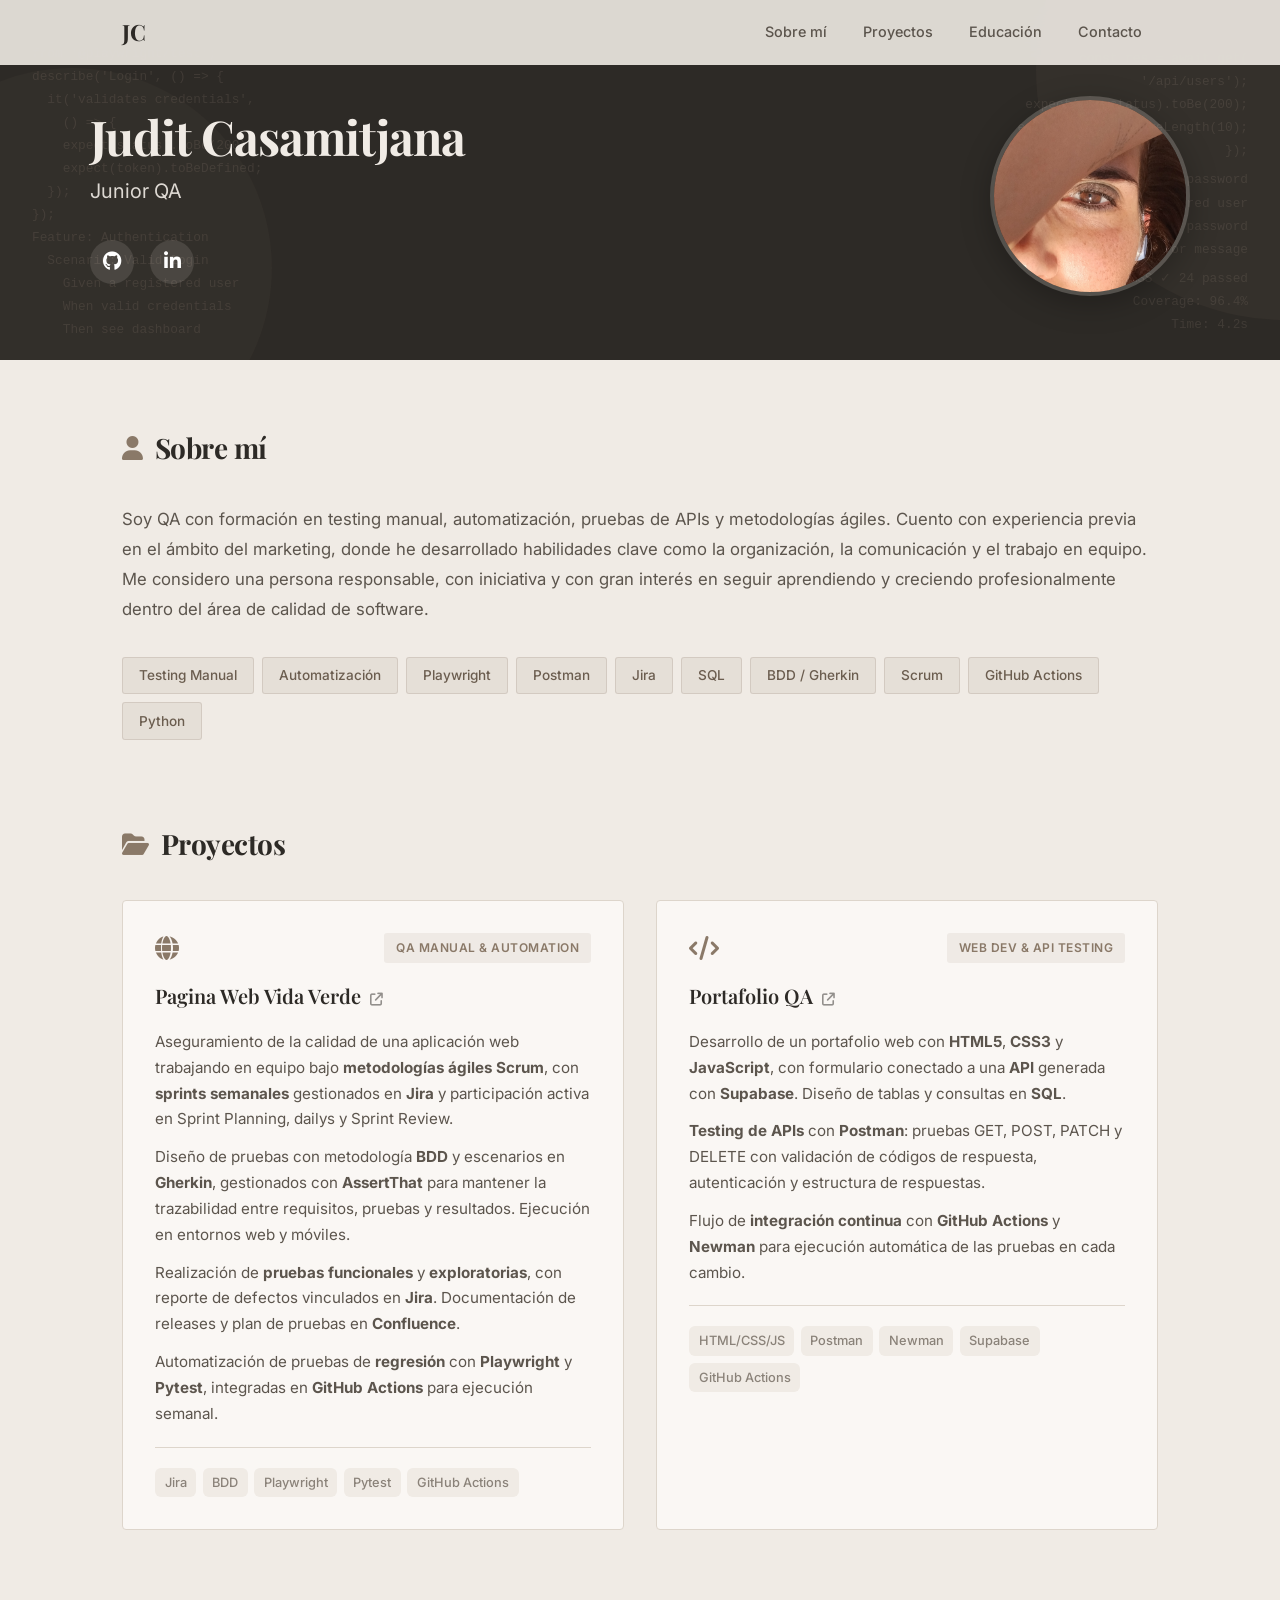
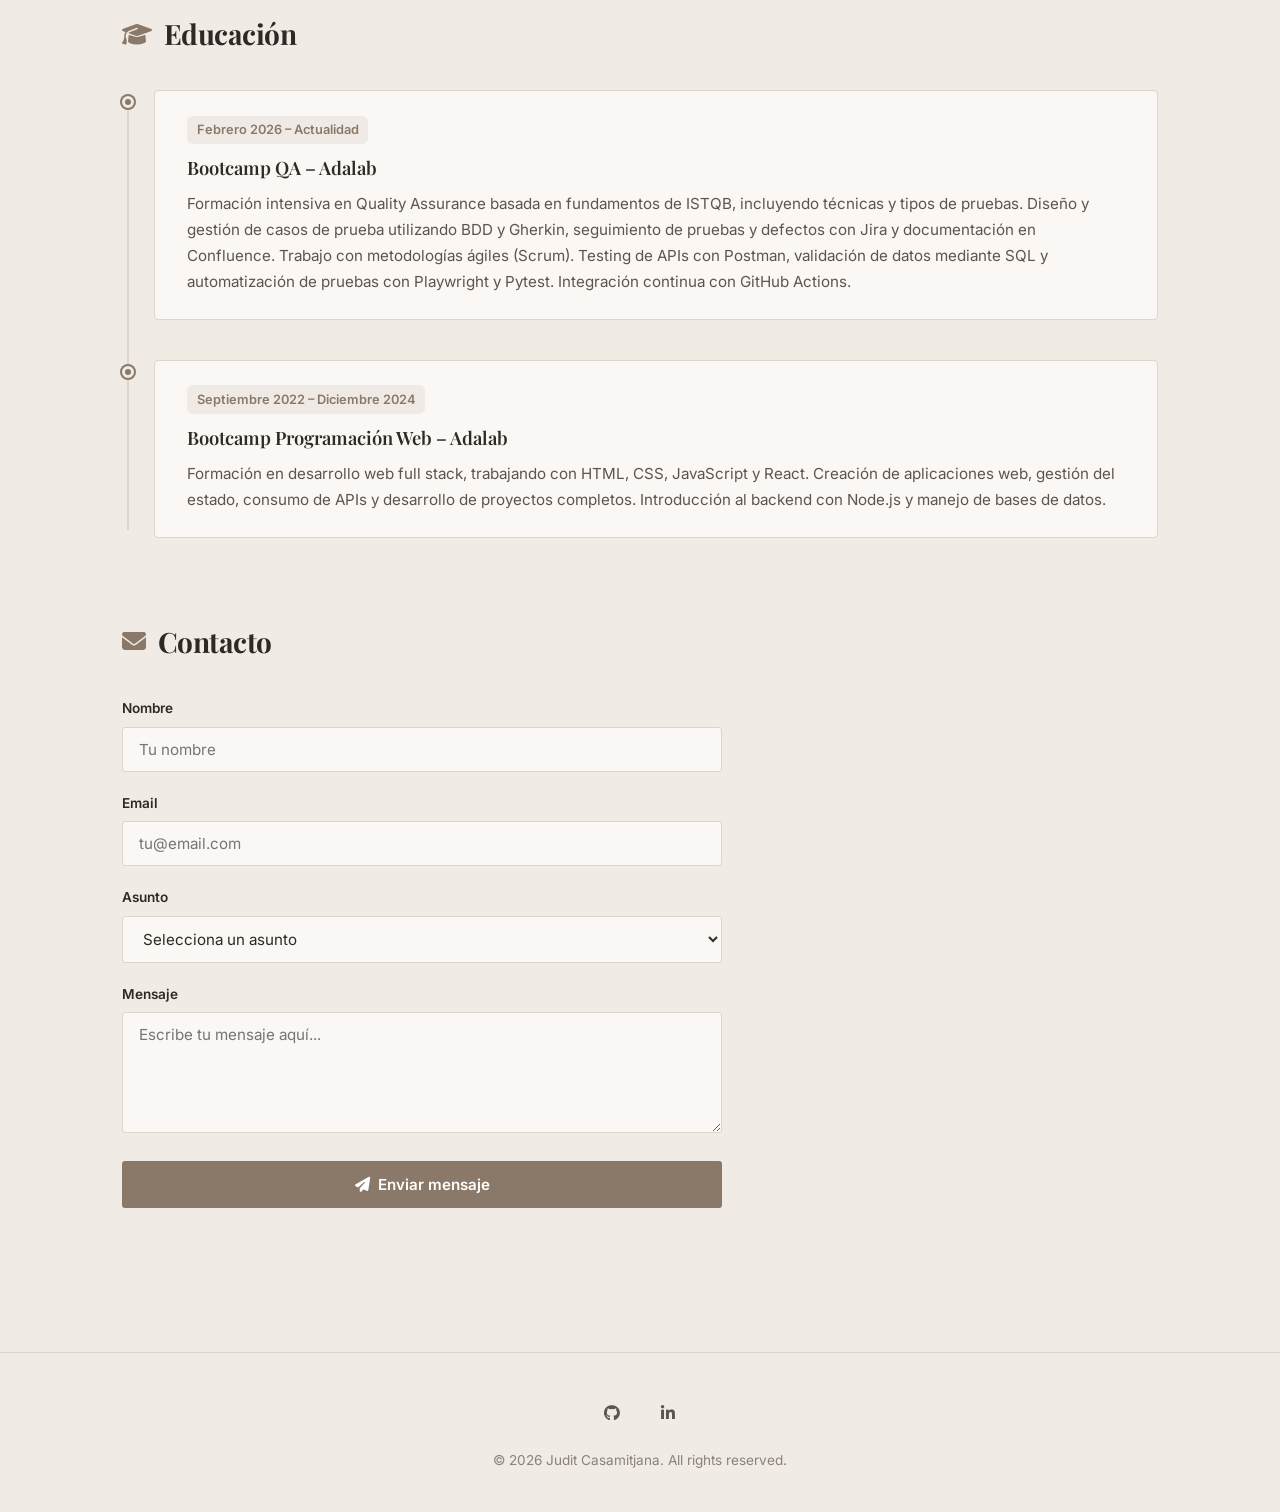
==== commit 7c863a0b: "img" ====
--- a/index.html
+++ b/index.html
@@ -15,7 +15,6 @@
 </head>
 
 <body>
-  <!-- Menú de navegación -->
   <nav id="navbar">
     <div class="nav-container">
       <a href="#" class="nav-logo">JC</a>
@@ -32,7 +31,6 @@
   </nav>
 
   <header>
-    <!-- QA-themed background decoration -->
     <div class="hero-bg-code hero-bg-left" aria-hidden="true">
       <span>import { test, expect }</span>
       <span>from '@playwright/test';</span>
@@ -70,11 +68,10 @@
     </div>
     <div class="header-content">
       <div class="header-text">
-        <p class="header-greeting">Hola, soy</p>
         <h1 id="minombre">Judit Casamitjana</h1>
-        <p id="titulo">Junior QA Engineer</p>
+        <p id="titulo">Junior QA</p>
         <div class="header-social">
-          <a id="linkgithub" href="https://juditcasamitjana.github.io/" title="GitHub" aria-label="GitHub">
+          <a id="linkgithub" href="https://github.com/juditcasamitjana" title="GitHub" aria-label="GitHub">
             <i class="fa-brands fa-github"></i>
           </a>
           <a id="linklinkedin" href="https://www.linkedin.com/in/judit-casamitjana" title="LinkedIn" aria-label="LinkedIn">
@@ -82,15 +79,13 @@
           </a>
         </div>
       </div>
-      <div class="header-photo">
-        <!-- Replace src with your personal photo -->
-        <img src="photo-placeholder.svg" alt="Judit Casamitjana" />
+      <div class="header-photo">        
+        <img src="img/Jud.jpg" alt="Judit Casamitjana" />
       </div>
     </div>
   </header>
 
   <main>
-    <!-- Sobre mí -->
     <section id="sobremi">
       <h2 id="titulosobremi">
         <i class="fa-solid fa-user"></i> Sobre mí
@@ -116,8 +111,6 @@
         </div>
       </div>
     </section>
-
-    <!-- Proyectos -->
     <section id="proyectos">
       <h2 id="tituloproyectos">
         <i class="fa-solid fa-folder-open"></i> Proyectos
@@ -194,8 +187,6 @@
         </article>
       </div>
     </section>
-
-    <!-- Educación -->
     <section id="educacion">
       <h2 id="tituloeducacion">
         <i class="fa-solid fa-graduation-cap"></i> Educación
@@ -229,8 +220,6 @@
         </div>
       </div>
     </section>
-
-    <!-- Contacto -->
     <section id="contacto">
       <h2 id="titulocontacto">
         <i class="fa-solid fa-envelope"></i> Contacto
@@ -283,17 +272,14 @@
 
   <script src="script.js" defer></script>
   <script>
-    // Mobile nav toggle
     document.querySelector('.nav-toggle').addEventListener('click', function () {
       document.querySelector('.nav-links').classList.toggle('active');
     });
-    // Close mobile nav on link click
     document.querySelectorAll('.nav-links a').forEach(function (link) {
       link.addEventListener('click', function () {
         document.querySelector('.nav-links').classList.remove('active');
       });
     });
-    // Navbar background on scroll
     window.addEventListener('scroll', function () {
       var navbar = document.getElementById('navbar');
       if (window.scrollY > 50) {
--- a/style.css
+++ b/style.css
@@ -1,4 +1,3 @@
-/* ===== RESET & BASE ===== */
 *,
 *::before,
 *::after {
@@ -41,7 +40,6 @@
   font-family: 'Playfair Display', Georgia, 'Times New Roman', serif;
 }
 
-/* ===== NAVIGATION ===== */
 nav {
   position: fixed;
   top: 0;
@@ -111,7 +109,7 @@
   background-color: rgba(138, 121, 104, 0.08);
 }
 
-/* ===== HEADER / HERO ===== */
+
 header {
   background: var(--text);
   color: #f0ebe5;
@@ -146,7 +144,7 @@
   border-radius: 50%;
 }
 
-/* QA code background decoration */
+
 .hero-bg-code {
   position: absolute;
   top: 0;
@@ -200,7 +198,7 @@
   flex: 1;
 }
 
-/* Profile photo */
+
 .header-photo {
   width: 200px;
   height: 200px;
@@ -268,14 +266,14 @@
   transform: translateY(-2px);
 }
 
-/* ===== MAIN ===== */
+
 main {
   max-width: 1100px;
   margin: 0 auto;
   padding: 4rem 2rem;
 }
 
-/* ===== SECTIONS ===== */
+
 section {
   margin-bottom: 5rem;
 }
@@ -296,7 +294,7 @@
   font-size: 1.5rem;
 }
 
-/* ===== ABOUT ===== */
+
 .about-content p {
   font-size: 1.05rem;
   color: var(--text-light);
@@ -326,7 +324,7 @@
   background: rgba(138, 121, 104, 0.18);
 }
 
-/* ===== PROJECTS ===== */
+
 .projects-grid {
   display: grid;
   grid-template-columns: 1fr;
@@ -416,7 +414,7 @@
   border-radius: 6px;
 }
 
-/* ===== EDUCATION / TIMELINE ===== */
+
 .timeline {
   position: relative;
   padding-left: 2rem;
@@ -485,7 +483,7 @@
   line-height: 1.7;
 }
 
-/* ===== CONTACT FORM ===== */
+
 .contact-wrapper {
   max-width: 600px;
 }
@@ -561,7 +559,7 @@
   font-weight: 500;
 }
 
-/* ===== FOOTER ===== */
+
 footer {
   border-top: 1px solid var(--border);
   padding: 2.5rem 2rem;
@@ -602,7 +600,7 @@
   color: var(--text-muted);
 }
 
-/* ===== LINKS (global) ===== */
+
 a {
   color: var(--primary);
   text-decoration: none;
@@ -612,7 +610,7 @@
   text-decoration: none;
 }
 
-/* ===== TABLE (kept for data display) ===== */
+
 table {
   width: 100%;
   border-collapse: collapse;
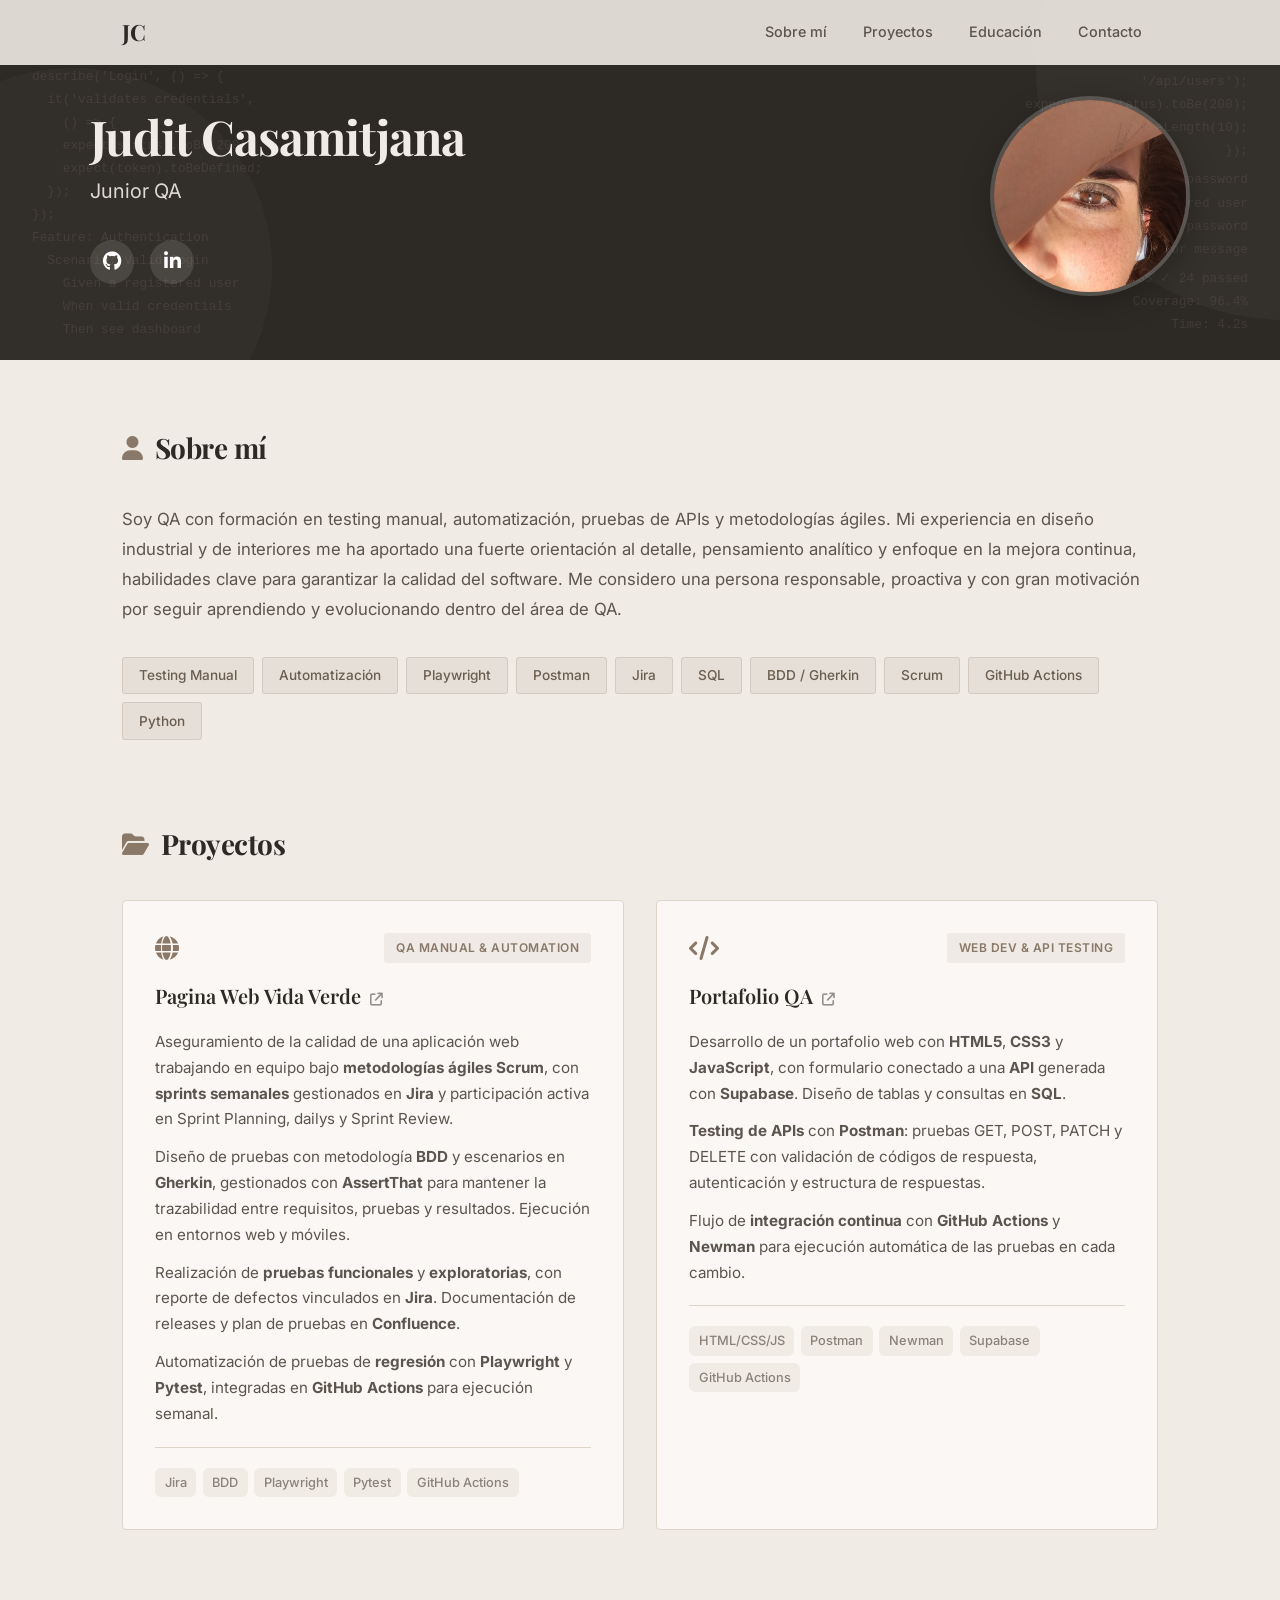
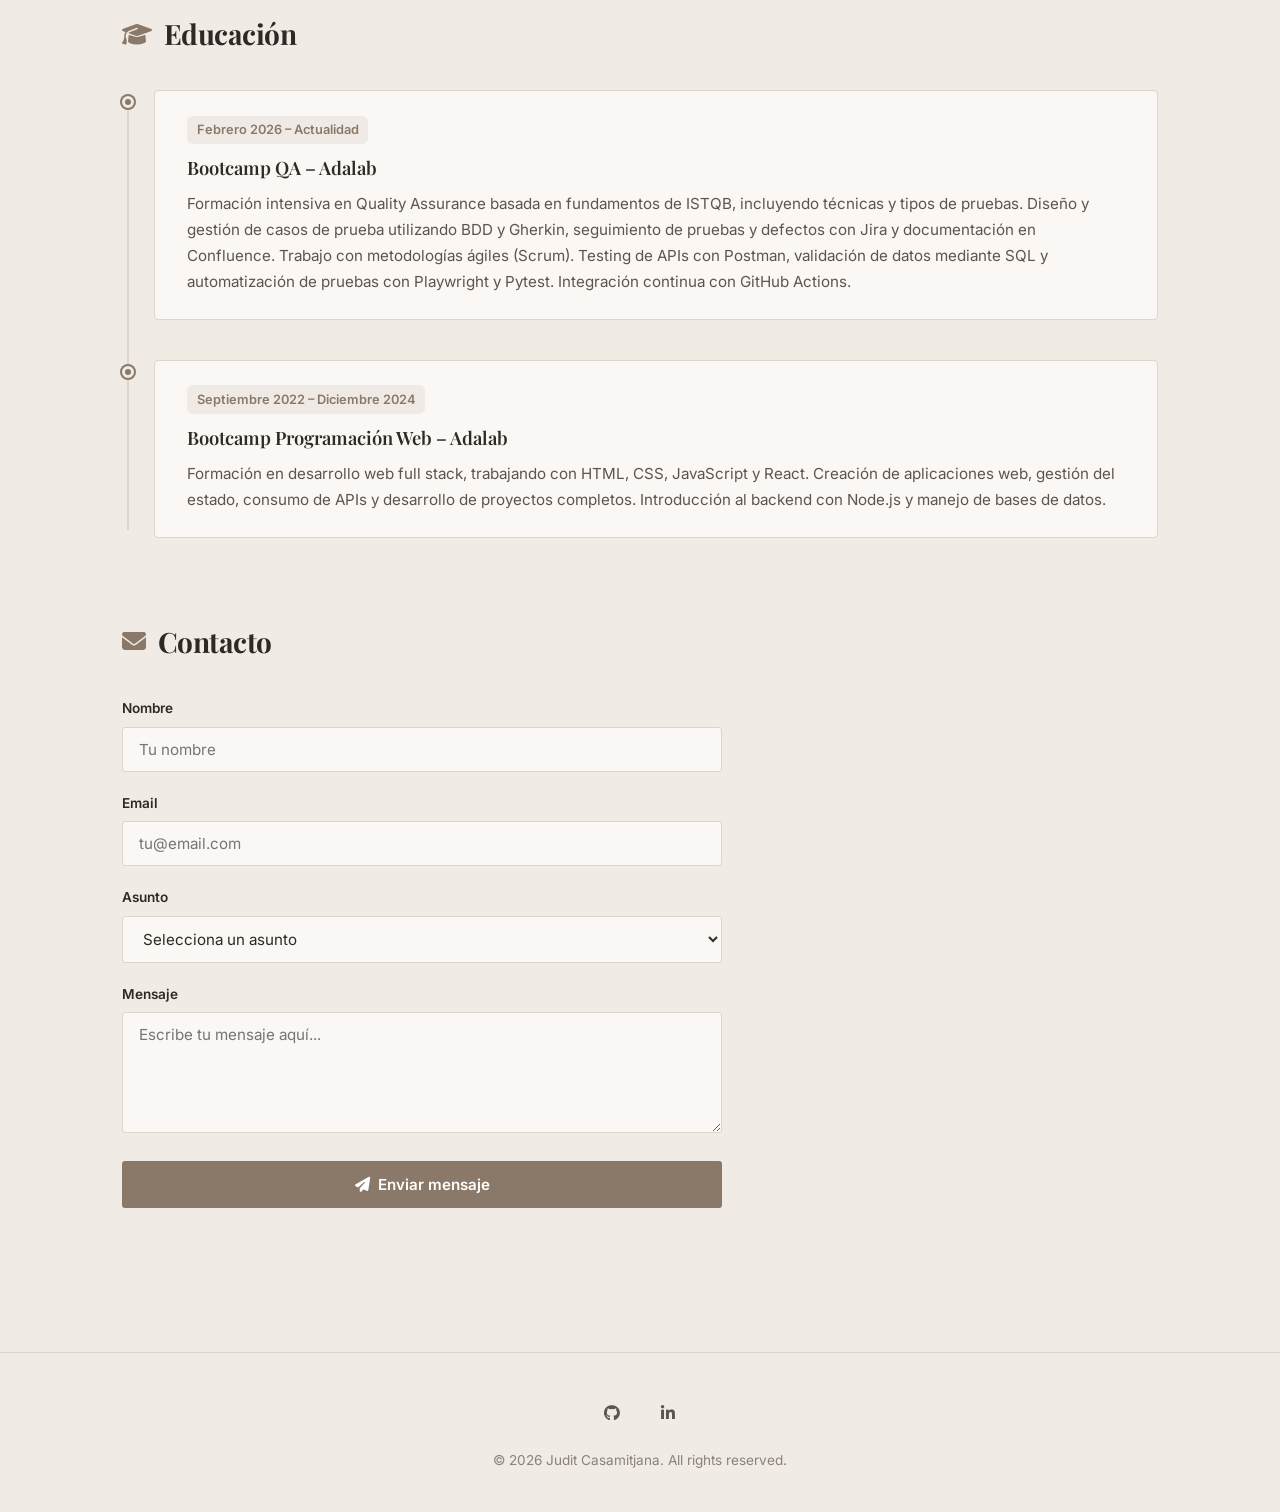
==== commit 64f8cd9b: "text" ====
--- a/index.html
+++ b/index.html
@@ -9,7 +9,9 @@
   <title>Judit Casamitjana - Portafolio</title>
   <link rel="preconnect" href="https://fonts.googleapis.com" />
   <link rel="preconnect" href="https://fonts.gstatic.com" crossorigin />
-  <link href="https://fonts.googleapis.com/css2?family=Inter:wght@400;500;600&family=Playfair+Display:wght@400;500;600;700&display=swap" rel="stylesheet" />
+  <link
+    href="https://fonts.googleapis.com/css2?family=Inter:wght@400;500;600&family=Playfair+Display:wght@400;500;600;700&display=swap"
+    rel="stylesheet" />
   <link rel="stylesheet" href="https://cdnjs.cloudflare.com/ajax/libs/font-awesome/6.5.1/css/all.min.css" />
   <link href="style.css" rel="stylesheet" />
 </head>
@@ -74,12 +76,13 @@
           <a id="linkgithub" href="https://github.com/juditcasamitjana" title="GitHub" aria-label="GitHub">
             <i class="fa-brands fa-github"></i>
           </a>
-          <a id="linklinkedin" href="https://www.linkedin.com/in/judit-casamitjana" title="LinkedIn" aria-label="LinkedIn">
+          <a id="linklinkedin" href="https://www.linkedin.com/in/judit-casamitjana" title="LinkedIn"
+            aria-label="LinkedIn">
             <i class="fa-brands fa-linkedin-in"></i>
           </a>
         </div>
       </div>
-      <div class="header-photo">        
+      <div class="header-photo">
         <img src="img/Jud.jpg" alt="Judit Casamitjana" />
       </div>
     </div>
@@ -92,10 +95,11 @@
       </h2>
       <div class="about-content">
         <p>
-          Soy QA con formación en testing manual, automatización, pruebas de APIs y metodologías ágiles. Cuento con
-          experiencia previa en el ámbito del marketing, donde he desarrollado habilidades clave como la organización, la
-          comunicación y el trabajo en equipo. Me considero una persona responsable, con iniciativa y con gran interés en
-          seguir aprendiendo y creciendo profesionalmente dentro del área de calidad de software.
+          Soy QA con formación en testing manual, automatización, pruebas de APIs y metodologías ágiles. Mi experiencia
+          en diseño industrial y de interiores me ha aportado una fuerte orientación al detalle, pensamiento analítico y
+          enfoque en la mejora continua, habilidades clave para garantizar la calidad del software. Me considero una
+          persona responsable, proactiva y con gran motivación por seguir aprendiendo y evolucionando dentro del área de
+          QA.
         </p>
         <div class="skills-grid">
           <span class="skill-tag">Testing Manual</span>
@@ -160,7 +164,8 @@
             <span class="project-badge">Web Dev & API Testing</span>
           </div>
           <h3>
-            <a id="linkproyectoportafolio" href="https://github.com/juditcasamitjana/portafolio-qa-adalab" target="_blank">
+            <a id="linkproyectoportafolio" href="https://github.com/juditcasamitjana/portafolio-qa-adalab"
+              target="_blank">
               Portafolio QA <i class="fa-solid fa-arrow-up-right-from-square"></i>
             </a>
           </h3>
